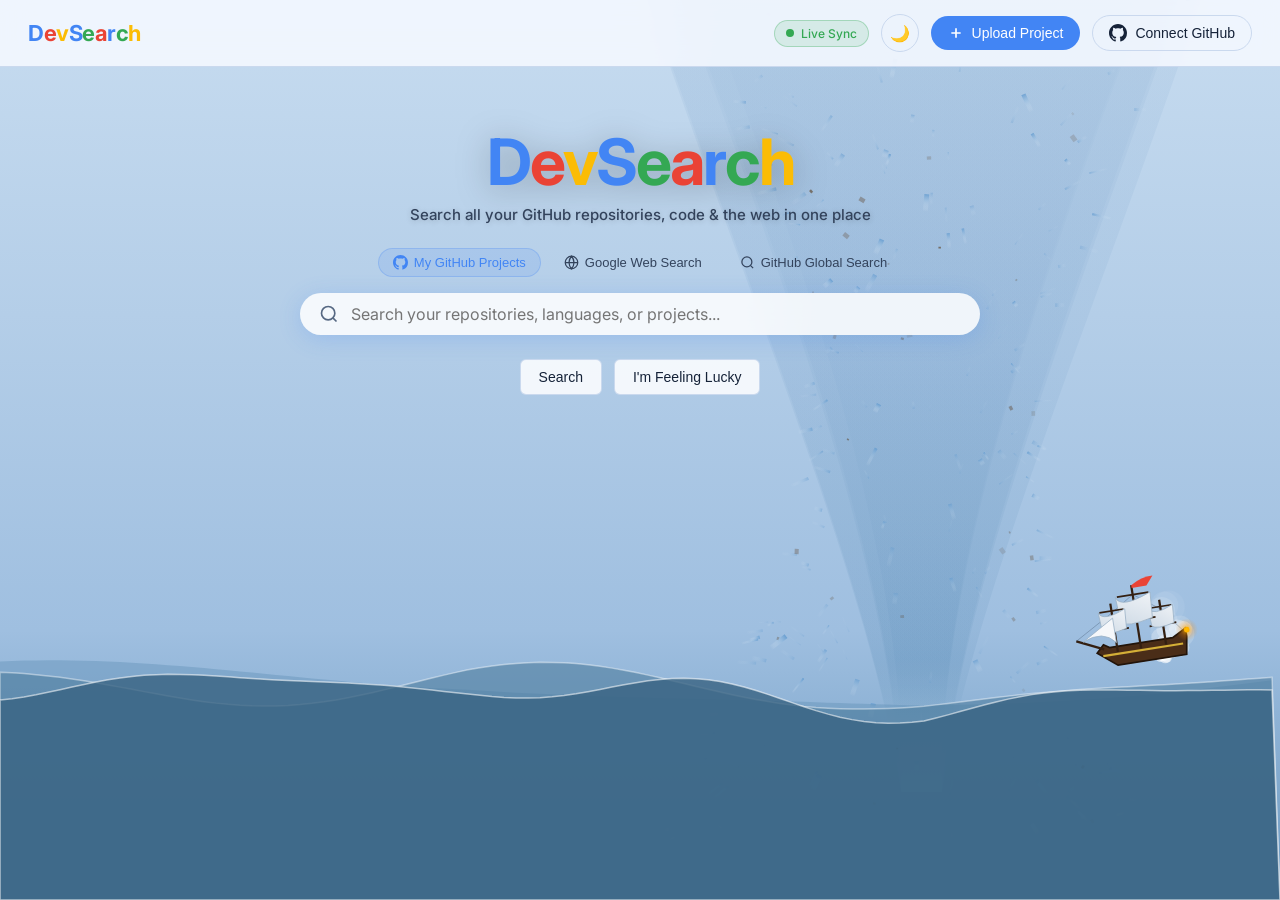
==== templates/index.html @ 3a617412 "Initial release: DevSearch - Personal Google & GitHub Hub with animated storm and direct browser acc" ====
<!DOCTYPE html>
<html lang="en" data-theme="light">
<head>
    <meta charset="UTF-8">
    <meta name="viewport" content="width=device-width, initial-scale=1.0">
    <title>DevSearch - Personal Google & GitHub Project Hub</title>
    <link rel="preconnect" href="https://fonts.googleapis.com">
    <link rel="preconnect" href="https://fonts.gstatic.com" crossorigin>
    <link href="https://fonts.googleapis.com/css2?family=Product+Sans:wght@400;700&family=Inter:wght@300;400;500;600;700&family=Fira+Code:wght@400;500&display=swap" rel="stylesheet">
    <link rel="stylesheet" href="/static/css/style.css">
</head>
<body>
    <!-- Animated Storm & Ship Canvas Background -->
    <canvas id="stormCanvas" class="storm-background-canvas"></canvas>

    <!-- Header Navigation -->
    <header class="app-header">
        <div class="header-left">
            <a href="/" class="header-brand">
                <span class="logo-text">
                    <span class="g-blue">D</span><span class="g-red">e</span><span class="g-yellow">v</span><span class="g-blue">S</span><span class="g-green">e</span><span class="g-red">a</span><span class="g-blue">r</span><span class="g-green">c</span><span class="g-yellow">h</span>
                </span>
            </a>
        </div>
        <div class="header-right">
            <!-- Real-time GitHub Auto-Sync Pill -->
            <div class="live-sync-indicator" id="liveSyncIndicator" title="Automatically syncing with your GitHub in real time">
                <span class="sync-dot"></span>
                <span id="syncText">Live Sync</span>
            </div>

            <!-- Theme Toggle -->
            <button id="themeToggleBtn" class="icon-btn" title="Toggle Dark/Light Mode">
                <span id="themeIcon">🌙</span>
            </button>

            <!-- Upload Project Button -->
            <button id="openUploadBtn" class="btn btn-primary" title="Upload new project to GitHub">
                <svg width="16" height="16" viewBox="0 0 24 24" fill="none" stroke="currentColor" stroke-width="2.5"><path d="M12 5v14M5 12h14"/></svg>
                <span>Upload Project</span>
            </button>

            <!-- GitHub Account / Settings -->
            <button id="openSettingsBtn" class="btn btn-outline" title="Connect GitHub Account">
                <svg width="18" height="18" viewBox="0 0 24 24" fill="currentColor"><path d="M12 0C5.37 0 0 5.37 0 12c0 5.31 3.435 9.795 8.205 11.385.6.105.825-.255.825-.57 0-.285-.015-1.23-.015-2.235-3.015.555-3.795-.735-4.035-1.41-.135-.345-.72-1.41-1.23-1.695-.42-.225-1.02-.78-.015-.795.945-.015 1.62.87 1.845 1.23 1.08 1.815 2.805 1.305 3.495.99.105-.78.42-1.305.765-1.605-2.67-.3-5.46-1.335-5.46-5.925 0-1.305.465-2.385 1.23-3.225-.12-.3-.54-1.53.12-3.18 0 0 1.005-.315 3.3 1.23.96-.27 1.98-.405 3-.405s2.04.135 3 .405c2.295-1.56 3.3-1.23 3.3-1.23.66 1.65.24 2.88.12 3.18.765.84 1.23 1.905 1.23 3.225 0 4.605-2.805 5.625-5.475 5.925.435.375.81 1.095.81 2.22 0 1.605-.015 2.895-.015 3.3 0 .315.225.69.825.57A12.02 12.02 0 0024 12c0-6.63-5.37-12-12-12z"/></svg>
                <span id="githubStatusLabel">Connect GitHub</span>
            </button>
        </div>
    </header>

    <!-- Main Container -->
    <main class="main-content">
        
        <!-- Google-Style Center Section -->
        <section class="search-section" id="searchSection">
            <div class="google-logo-wrapper">
                <h1 class="google-brand">
                    <span class="g-blue">D</span><span class="g-red">e</span><span class="g-yellow">v</span><span class="g-blue">S</span><span class="g-green">e</span><span class="g-red">a</span><span class="g-blue">r</span><span class="g-green">c</span><span class="g-yellow">h</span>
                </h1>
                <p class="tagline">Search all your GitHub repositories, code & the web in one place</p>
            </div>

            <!-- Search Mode Tabs -->
            <div class="search-modes" id="searchModes">
                <button class="mode-tab active" data-mode="github">
                    <svg width="15" height="15" viewBox="0 0 24 24" fill="currentColor"><path d="M12 0C5.37 0 0 5.37 0 12c0 5.31 3.435 9.795 8.205 11.385.6.105.825-.255.825-.57 0-.285-.015-1.23-.015-2.235-3.015.555-3.795-.735-4.035-1.41-.135-.345-.72-1.41-1.23-1.695-.42-.225-1.02-.78-.015-.795.945-.015 1.62.87 1.845 1.23 1.08 1.815 2.805 1.305 3.495.99.105-.78.42-1.305.765-1.605-2.67-.3-5.46-1.335-5.46-5.925 0-1.305.465-2.385 1.23-3.225-.12-.3-.54-1.53.12-3.18 0 0 1.005-.315 3.3 1.23.96-.27 1.98-.405 3-.405s2.04.135 3 .405c2.295-1.56 3.3-1.23 3.3-1.23.66 1.65.24 2.88.12 3.18.765.84 1.23 1.905 1.23 3.225 0 4.605-2.805 5.625-5.475 5.925.435.375.81 1.095.81 2.22 0 1.605-.015 2.895-.015 3.3 0 .315.225.69.825.57A12.02 12.02 0 0024 12c0-6.63-5.37-12-12-12z"/></svg>
                    My GitHub Projects
                </button>
                <button class="mode-tab" data-mode="web">
                    <svg width="15" height="15" viewBox="0 0 24 24" fill="none" stroke="currentColor" stroke-width="2"><circle cx="12" cy="12" r="10"/><path d="M2 12h20M12 2a15.3 15.3 0 014 10 15.3 15.3 0 01-4 10 15.3 15.3 0 01-4-10 15.3 15.3 0 014-10z"/></svg>
                    Google Web Search
                </button>
                <button class="mode-tab" data-mode="gh_all">
                    <svg width="15" height="15" viewBox="0 0 24 24" fill="none" stroke="currentColor" stroke-width="2"><circle cx="11" cy="11" r="8"/><path d="M21 21l-4.35-4.35"/></svg>
                    GitHub Global Search
                </button>
            </div>

            <!-- Google-Style Search Box -->
            <div class="search-box-container">
                <div class="search-box">
                    <div class="search-icon">
                        <svg width="20" height="20" viewBox="0 0 24 24" fill="none" stroke="currentColor" stroke-width="2"><circle cx="11" cy="11" r="8"/><path d="M21 21l-4.35-4.35"/></svg>
                    </div>
                    <input type="text" id="searchInput" placeholder="Search your repositories, languages, or projects..." autocomplete="off" autofocus>
                    <button id="clearSearchBtn" class="clear-btn" style="display: none;" title="Clear search">✕</button>
                </div>
            </div>

            <!-- Action Buttons -->
            <div class="search-actions">
                <button id="searchBtn" class="btn btn-secondary">Search</button>
                <button id="luckyBtn" class="btn btn-secondary">I'm Feeling Lucky</button>
            </div>

            <!-- GitHub Connect Notice (if not configured) -->
            <div id="unconfiguredBanner" class="banner-notice" style="display: none;">
                <div class="banner-icon">⚡</div>
                <div class="banner-text">
                    <strong>Connect your GitHub account</strong> to see all your repositories, search across projects, and upload new code in one click!
                </div>
                <button class="btn btn-sm btn-primary" onclick="openSettingsModal()">Connect GitHub Now</button>
            </div>
        </section>

        <!-- Stats and Filter Bar -->
        <section class="filters-section" id="filtersSection" style="display: none;">
            <div class="stats-bar">
                <span class="stat-item" id="repoCountStat"><strong>0</strong> Repositories</span>
                <span class="stat-divider">•</span>
                <span class="stat-item" id="starsCountStat">⭐ <strong>0</strong> Stars</span>
                <span class="stat-divider">•</span>
                <span class="stat-item" id="forksCountStat">🍴 <strong>0</strong> Forks</span>
                <button id="refreshReposBtn" class="icon-btn-sm" title="Refresh repositories from GitHub">🔄 Refresh</button>
            </div>

            <div class="filter-controls">
                <!-- Language Filters -->
                <div class="filter-chips" id="languageChips">
                    <button class="chip active" data-filter-type="lang" data-filter="all">All</button>
                </div>

                <!-- Visibility / Sorting Filter -->
                <div class="filter-dropdowns">
                    <select id="visibilityFilter" class="select-input">
                        <option value="all">All Visibility</option>
                        <option value="public">Public Only</option>
                        <option value="private">Private Only</option>
                    </select>

                    <select id="sortBy" class="select-input">
                        <option value="updated">Recently Updated</option>
                        <option value="stars">Most Stars</option>
                        <option value="name">Alphabetical</option>
                    </select>
                </div>
            </div>
        </section>

        <!-- Repository Results Grid -->
        <section class="results-section">
            <div id="loadingIndicator" class="loading-spinner" style="display: none;">
                <div class="spinner"></div>
                <p>Loading your repositories from GitHub...</p>
            </div>

            <div id="emptyResults" class="empty-state" style="display: none;">
                <div class="empty-icon">📂</div>
                <h3>No repositories found</h3>
                <p>Try searching for a different keyword or upload a new project!</p>
            </div>

            <div class="repo-grid" id="repoGrid">
                <!-- Dynamically rendered repository cards -->
            </div>
        </section>

    </main>

    <!-- Modal: Connect / Settings GitHub Token -->
    <div id="settingsModal" class="modal-overlay">
        <div class="modal-content">
            <div class="modal-header">
                <h3>GitHub Connection Settings</h3>
                <button class="modal-close" onclick="closeSettingsModal()">✕</button>
            </div>
            <div class="modal-body">
                <div class="current-user-box" id="currentUserBox" style="display: none;">
                    <img id="userAvatar" src="" alt="Avatar" class="user-avatar">
                    <div class="user-info">
                        <h4 id="userName">User Name</h4>
                        <p id="userLogin">@username</p>
                        <span class="badge badge-success">Connected</span>
                    </div>
                </div>

                <div class="form-group">
                    <label for="githubTokenInput">GitHub Personal Access Token (Classic or Fine-grained)</label>
                    <div class="token-input-wrapper">
                        <input type="password" id="githubTokenInput" placeholder="ghp_xxxxxxxxxxxxxxxxxxxx" class="text-input">
                        <button type="button" class="btn-toggle-visibility" onclick="toggleTokenVisibility()">👁️</button>
                    </div>
                    <small class="helper-text">
                        Your token is stored locally on your machine and never shared. Requires <code>repo</code> permissions so you can view private repos and upload new projects.
                    </small>
                </div>

                <div class="token-guide-box">
                    <strong>How to get your free GitHub token:</strong>
                    <ol>
                        <li>Visit <a href="https://github.com/settings/tokens" target="_blank" rel="noopener">GitHub Token Settings</a>.</li>
                        <li>Click <strong>Generate new token (classic)</strong>.</li>
                        <li>Set Note to <code>DevSearch Hub</code>, select the <code>repo</code> checkbox, and click <strong>Generate token</strong>.</li>
                        <li>Copy the token and paste it above!</li>
                    </ol>
                </div>

                <div id="settingsError" class="alert-error" style="display: none;"></div>
                <div id="settingsSuccess" class="alert-success" style="display: none;"></div>
            </div>
            <div class="modal-footer">
                <button class="btn btn-secondary" onclick="closeSettingsModal()">Cancel</button>
                <button id="saveTokenBtn" class="btn btn-primary">Save & Connect</button>
            </div>
        </div>
    </div>

    <!-- Modal: Upload New Project -->
    <div id="uploadModal" class="modal-overlay">
        <div class="modal-content modal-lg">
            <div class="modal-header">
                <h3>Upload Project to GitHub</h3>
                <button class="modal-close" onclick="closeUploadModal()">✕</button>
            </div>
            <div class="modal-body">
                <form id="uploadForm">
                    <div class="form-row">
                        <div class="form-group flex-2">
                            <label for="projectNameInput">Project / Repository Name <span class="required">*</span></label>
                            <input type="text" id="projectNameInput" name="name" placeholder="my-awesome-app" required class="text-input">
                        </div>
                        <div class="form-group flex-1">
                            <label for="projectVisibility">Visibility</label>
                            <select id="projectVisibility" name="is_private" class="select-input">
                                <option value="false">Public</option>
                                <option value="true">Private</option>
                            </select>
                        </div>
                    </div>

                    <div class="form-group">
                        <label for="projectDescInput">Description (Optional)</label>
                        <input type="text" id="projectDescInput" name="description" placeholder="A short description of what this project does..." class="text-input">
                    </div>

                    <!-- Drag & Drop Upload Zone -->
                    <div class="form-group">
                        <label>Select Project Files</label>
                        <div class="drop-zone" id="dropZone">
                            <div class="drop-zone-icon">📁</div>
                            <p class="drop-zone-title">Drag & drop your project <strong>.zip file</strong> or folder here</p>
                            <p class="drop-zone-sub">or click to browse from your computer</p>
                            <input type="file" id="fileInput" name="archive" accept=".zip" class="file-input-hidden">
                            <div id="selectedFileInfo" class="selected-file-info" style="display: none;">
                                📄 <span id="selectedFileName">project.zip</span>
                                <button type="button" class="btn-remove-file" onclick="removeSelectedFile()">✕</button>
                            </div>
                        </div>
                    </div>

                    <div class="form-row checkboxes">
                        <label class="checkbox-label">
                            <input type="checkbox" id="addReadmeCheck" name="add_readme" checked>
                            <span>Auto-generate <code>README.md</code> if missing</span>
                        </label>
                    </div>

                    <div id="uploadProgressBox" class="progress-box" style="display: none;">
                        <div class="progress-bar-container">
                            <div class="progress-bar" id="progressBar"></div>
                        </div>
                        <p id="uploadStatusText" class="progress-status">Uploading files and creating GitHub repository...</p>
                    </div>

                    <div id="uploadError" class="alert-error" style="display: none;"></div>
                    <div id="uploadSuccess" class="alert-success" style="display: none;"></div>
                </form>
            </div>
            <div class="modal-footer">
                <button class="btn btn-secondary" onclick="closeUploadModal()">Cancel</button>
                <button id="submitUploadBtn" class="btn btn-primary" onclick="submitProjectUpload()">Upload & Publish</button>
            </div>
        </div>
    </div>

    <!-- Modal: README Viewer -->
    <div id="readmeModal" class="modal-overlay">
        <div class="modal-content modal-xl">
            <div class="modal-header">
                <div class="readme-title-group">
                    <span class="badge badge-outline">README</span>
                    <h3 id="readmeRepoTitle">Repository Name</h3>
                </div>
                <div class="modal-header-actions">
                    <a id="readmeExternalLink" href="#" target="_blank" rel="noopener" class="btn btn-sm btn-outline">View on GitHub ↗</a>
                    <button class="modal-close" onclick="closeReadmeModal()">✕</button>
                </div>
            </div>
            <div class="modal-body markdown-body" id="readmeContent">
                <div class="spinner"></div>
            </div>
        </div>
    </div>

    <!-- Modal: In-Browser Direct Code & Project Explorer -->
    <div id="codeExplorerModal" class="modal-overlay">
        <div class="modal-content modal-explorer">
            <div class="modal-header">
                <div class="explorer-title-group">
                    <span class="badge badge-primary">⚡ Project Explorer</span>
                    <h3 id="explorerRepoTitle">Repository Name</h3>
                    <span class="badge badge-outline" id="explorerBranchTag">main</span>
                </div>
                <div class="modal-header-actions">
                    <a id="explorerWebIdeBtn" href="#" target="_blank" rel="noopener" class="btn btn-sm btn-primary" title="Open VS Code in your browser (no install needed)">
                        🌐 Open in Web VS Code
                    </a>
                    <a id="explorerDownloadZipBtn" href="#" target="_blank" rel="noopener" class="btn btn-sm btn-secondary" title="Download ZIP">
                        ⬇️ ZIP
                    </a>
                    <button class="modal-close" onclick="closeCodeExplorerModal()">✕</button>
                </div>
            </div>
            <div class="modal-body explorer-body">
                <!-- Left Pane: File & Folder Navigation Tree -->
                <div class="explorer-sidebar">
                    <div class="explorer-breadcrumbs" id="explorerBreadcrumbs">
                        <span class="breadcrumb-item" onclick="navigateExplorerPath('')">root</span>
                    </div>
                    <div class="explorer-tree-container" id="explorerTree">
                        <div class="spinner-sm"></div>
                    </div>
                </div>

                <!-- Right Pane: Direct Code / File Viewer -->
                <div class="explorer-content">
                    <div class="file-viewer-header" id="fileViewerHeader">
                        <div class="file-viewer-meta">
                            <span id="activeFileName" class="active-file-name">Select a file to inspect</span>
                            <span id="activeFileSize" class="active-file-size"></span>
                        </div>
                        <div class="file-viewer-actions" id="fileViewerActions" style="display: none;">
                            <button id="copyFileBtn" class="btn btn-sm btn-outline" onclick="copyCurrentFileContent()">📋 Copy File</button>
                            <a id="rawFileBtn" href="#" target="_blank" class="btn btn-sm btn-outline">Raw</a>
                        </div>
                    </div>
                    <div class="code-viewer-container" id="codeViewerContainer">
                        <div class="empty-code-placeholder">
                            <div style="font-size: 32px; margin-bottom: 8px;">💻</div>
                            <p>Select any code or documentation file on the left to preview it directly in your browser.</p>
                        </div>
                    </div>
                </div>
            </div>
        </div>
    </div>

    <!-- Toast Notification for Copied Clone URL -->
    <div id="toast" class="toast">Command copied to clipboard!</div>

    <script src="/static/js/tornado-ship.js"></script>
    <script src="/static/js/main.js"></script>
</body>
</html>
---- static/css/style.css ----
/* ==========================================================================
   DevSearch & Hub Modern Stylesheet
   Google-Inspired Design + Developer Features + Dark/Light Theme
   ========================================================================== */

:root {
    --font-sans: 'Inter', -apple-system, BlinkMacSystemFont, "Segoe UI", Roboto, sans-serif;
    --font-brand: 'Product Sans', 'Inter', sans-serif;
    --font-mono: 'Fira Code', monospace;

    /* Google Signature Colors */
    --google-blue: #4285f4;
    --google-red: #ea4335;
    --google-yellow: #fbbc05;
    --google-green: #34a853;

    /* Light Theme (Sea Tempest Day) */
    --bg-primary: #dbe7f4;
    --bg-secondary: rgba(240, 245, 252, 0.75);
    --bg-card: rgba(255, 255, 255, 0.85);
    --header-bg: rgba(245, 249, 255, 0.88);
    --border-color: rgba(195, 212, 235, 0.85);
    --border-hover: rgba(66, 133, 244, 0.7);
    --text-primary: #152238;
    --text-secondary: #33435c;
    --text-muted: #566882;
    --shadow-sm: 0 2px 8px rgba(0, 30, 60, 0.08);
    --shadow-md: 0 4px 18px rgba(0, 30, 60, 0.12);
    --shadow-lg: 0 8px 32px rgba(0, 30, 60, 0.18);
    --search-box-shadow: 0 4px 22px rgba(66, 133, 244, 0.22);
    --card-hover-border: #4285f4;
    --btn-secondary-bg: rgba(255, 255, 255, 0.85);
    --btn-secondary-hover: rgba(240, 246, 255, 0.98);
    --backdrop-blur: blur(14px);
}

[data-theme="dark"] {
    /* Dark Theme (Midnight Abyssal Storm) */
    --bg-primary: #060913;
    --bg-secondary: rgba(12, 18, 32, 0.75);
    --bg-card: rgba(15, 23, 40, 0.82);
    --header-bg: rgba(8, 14, 26, 0.88);
    --border-color: rgba(45, 65, 95, 0.75);
    --border-hover: rgba(100, 181, 246, 0.8);
    --text-primary: #edf2fb;
    --text-secondary: #a8bedd;
    --text-muted: #728bb0;
    --shadow-sm: 0 2px 8px rgba(0, 0, 0, 0.5);
    --shadow-md: 0 6px 20px rgba(0, 0, 0, 0.6);
    --shadow-lg: 0 12px 36px rgba(0, 0, 0, 0.8);
    --search-box-shadow: 0 4px 26px rgba(0, 0, 0, 0.7);
    --card-hover-border: #64b5f6;
    --btn-secondary-bg: rgba(24, 34, 56, 0.82);
    --btn-secondary-hover: rgba(35, 48, 78, 0.95);
    --backdrop-blur: blur(16px);
}

* {
    box-sizing: border-box;
    margin: 0;
    padding: 0;
}

/* Storm Background Canvas */
.storm-background-canvas {
    position: fixed;
    top: 0;
    left: 0;
    width: 100vw;
    height: 100vh;
    z-index: -1;
    pointer-events: none;
    display: block;
}

body {
    font-family: var(--font-sans);
    background-color: transparent;
    color: var(--text-primary);
    min-height: 100vh;
    display: flex;
    flex-direction: column;
    transition: color 0.2s ease;
}

/* Header Styles */
.app-header {
    display: flex;
    justify-content: space-between;
    align-items: center;
    padding: 14px 28px;
    background-color: var(--header-bg);
    border-bottom: 1px solid var(--border-color);
    backdrop-filter: var(--backdrop-blur);
    -webkit-backdrop-filter: var(--backdrop-blur);
    position: sticky;
    top: 0;
    z-index: 100;
}

.header-brand {
    text-decoration: none;
    font-family: var(--font-brand);
    font-size: 22px;
    font-weight: 700;
    letter-spacing: -0.5px;
}

.header-right {
    display: flex;
    align-items: center;
    gap: 12px;
}

/* Brand Colors */
.g-blue { color: var(--google-blue); }
.g-red { color: var(--google-red); }
.g-yellow { color: var(--google-yellow); }
.g-green { color: var(--google-green); }

/* Buttons */
.btn {
    display: inline-flex;
    align-items: center;
    gap: 8px;
    padding: 8px 16px;
    font-size: 14px;
    font-weight: 500;
    border-radius: 20px;
    cursor: pointer;
    border: 1px solid transparent;
    transition: all 0.2s ease;
    text-decoration: none;
}

.btn-primary {
    background-color: var(--google-blue);
    color: #ffffff;
}

.btn-primary:hover {
    background-color: #3367d6;
    box-shadow: var(--shadow-sm);
}

.btn-secondary {
    background-color: var(--btn-secondary-bg);
    color: var(--text-primary);
    border: 1px solid var(--border-color);
}

.btn-secondary:hover {
    background-color: var(--btn-secondary-hover);
    border-color: var(--border-hover);
}

.btn-outline {
    background-color: transparent;
    color: var(--text-primary);
    border: 1px solid var(--border-color);
}

.btn-outline:hover {
    background-color: var(--btn-secondary-hover);
}

.btn-sm {
    padding: 5px 12px;
    font-size: 13px;
    border-radius: 16px;
}

.icon-btn {
    background: none;
    border: 1px solid var(--border-color);
    border-radius: 50%;
    width: 38px;
    height: 38px;
    display: inline-flex;
    align-items: center;
    justify-content: center;
    font-size: 16px;
    cursor: pointer;
    color: var(--text-primary);
    transition: background-color 0.2s;
}

.icon-btn:hover {
    background-color: var(--btn-secondary-hover);
}

.icon-btn-sm {
    background: none;
    border: 1px solid var(--border-color);
    border-radius: 12px;
    padding: 3px 8px;
    font-size: 12px;
    cursor: pointer;
    color: var(--text-secondary);
}

.icon-btn-sm:hover {
    background-color: var(--btn-secondary-hover);
    color: var(--text-primary);
}

/* Main Content */
.main-content {
    flex: 1;
    max-width: 1200px;
    margin: 0 auto;
    width: 100%;
    padding: 20px 24px 60px;
}

/* Google-Style Center Section */
.search-section {
    display: flex;
    flex-direction: column;
    align-items: center;
    padding: 40px 0 20px;
}

.google-logo-wrapper {
    text-align: center;
    margin-bottom: 24px;
}

.google-brand {
    font-family: var(--font-brand);
    font-size: 64px;
    font-weight: 700;
    letter-spacing: -2px;
    line-height: 1.1;
    filter: drop-shadow(0 4px 16px rgba(0, 0, 0, 0.25));
}

.tagline {
    font-size: 15px;
    color: var(--text-secondary);
    margin-top: 8px;
    font-weight: 500;
    text-shadow: 0 1px 6px rgba(0, 0, 0, 0.2);
}

/* Search Modes */
.search-modes {
    display: flex;
    gap: 8px;
    margin-bottom: 16px;
}

.mode-tab {
    display: inline-flex;
    align-items: center;
    gap: 6px;
    background: none;
    border: 1px solid transparent;
    padding: 6px 14px;
    font-size: 13px;
    font-weight: 500;
    color: var(--text-secondary);
    border-radius: 20px;
    cursor: pointer;
    transition: all 0.2s;
}

.mode-tab:hover {
    background-color: var(--btn-secondary-hover);
    color: var(--text-primary);
}

.mode-tab.active {
    background-color: rgba(66, 133, 244, 0.12);
    color: var(--google-blue);
    border-color: rgba(66, 133, 244, 0.25);
}

/* Search Box Container */
.search-box-container {
    width: 100%;
    max-width: 680px;
    margin-bottom: 24px;
}

.search-box {
    display: flex;
    align-items: center;
    border: 1px solid var(--border-color);
    border-radius: 26px;
    padding: 10px 18px;
    background-color: var(--bg-card);
    backdrop-filter: var(--backdrop-blur);
    -webkit-backdrop-filter: var(--backdrop-blur);
    transition: box-shadow 0.2s ease, border-color 0.2s ease;
}

.search-box:hover, .search-box:focus-within {
    box-shadow: var(--search-box-shadow);
    border-color: transparent;
}

.search-icon {
    display: flex;
    align-items: center;
    color: var(--text-muted);
    margin-right: 12px;
}

.search-box input {
    flex: 1;
    border: none;
    outline: none;
    font-size: 16px;
    background: transparent;
    color: var(--text-primary);
    font-family: var(--font-sans);
}

.clear-btn {
    background: none;
    border: none;
    color: var(--text-muted);
    font-size: 14px;
    cursor: pointer;
    padding: 2px 6px;
    border-radius: 50%;
}

.clear-btn:hover {
    color: var(--text-primary);
}

/* Search Actions */
.search-actions {
    display: flex;
    gap: 12px;
    margin-bottom: 24px;
}

.search-actions .btn {
    border-radius: 6px;
    padding: 9px 18px;
    font-size: 14px;
}

/* Banner Notice */
.banner-notice {
    display: flex;
    align-items: center;
    gap: 14px;
    background-color: rgba(66, 133, 244, 0.08);
    border: 1px solid rgba(66, 133, 244, 0.25);
    border-radius: 12px;
    padding: 14px 20px;
    max-width: 680px;
    width: 100%;
    margin-top: 10px;
    backdrop-filter: var(--backdrop-blur);
    -webkit-backdrop-filter: var(--backdrop-blur);
}

.banner-icon {
    font-size: 24px;
}

.banner-text {
    flex: 1;
    font-size: 14px;
    line-height: 1.4;
    color: var(--text-primary);
}

/* Filters & Stats Bar */
.filters-section {
    border-top: 1px solid var(--border-color);
    border-bottom: 1px solid var(--border-color);
    padding: 16px 0;
    margin-bottom: 28px;
}

.stats-bar {
    display: flex;
    align-items: center;
    gap: 10px;
    font-size: 14px;
    color: var(--text-secondary);
    margin-bottom: 14px;
}

.stat-divider {
    color: var(--border-color);
}

.filter-controls {
    display: flex;
    justify-content: space-between;
    align-items: center;
    flex-wrap: wrap;
    gap: 12px;
}

.filter-chips {
    display: flex;
    flex-wrap: wrap;
    gap: 8px;
}

.chip {
    background-color: var(--btn-secondary-bg);
    border: 1px solid var(--border-color);
    color: var(--text-secondary);
    padding: 5px 12px;
    font-size: 13px;
    border-radius: 16px;
    cursor: pointer;
    transition: all 0.15s ease;
}

.chip:hover {
    background-color: var(--btn-secondary-hover);
    color: var(--text-primary);
}

.chip.active {
    background-color: var(--google-blue);
    color: #ffffff;
    border-color: var(--google-blue);
}

.filter-dropdowns {
    display: flex;
    gap: 10px;
}

.select-input {
    background-color: var(--bg-card);
    border: 1px solid var(--border-color);
    color: var(--text-primary);
    padding: 6px 12px;
    font-size: 13px;
    border-radius: 8px;
    outline: none;
    cursor: pointer;
}

.select-input:focus {
    border-color: var(--google-blue);
}

/* Repository Grid */
.repo-grid {
    display: grid;
    grid-template-columns: repeat(auto-fill, minmax(350px, 1fr));
    gap: 20px;
}

.repo-card {
    background-color: var(--bg-card);
    border: 1px solid var(--border-color);
    border-radius: 12px;
    padding: 20px;
    display: flex;
    flex-direction: column;
    justify-content: space-between;
    transition: all 0.2s ease;
    box-shadow: var(--shadow-sm);
    backdrop-filter: var(--backdrop-blur);
    -webkit-backdrop-filter: var(--backdrop-blur);
}

.repo-card:hover {
    border-color: var(--card-hover-border);
    box-shadow: var(--shadow-md);
    transform: translateY(-2px);
}

.repo-header {
    display: flex;
    justify-content: space-between;
    align-items: flex-start;
    gap: 12px;
    margin-bottom: 10px;
}

.repo-title-wrapper {
    display: flex;
    align-items: center;
    gap: 8px;
}

.repo-title {
    font-size: 17px;
    font-weight: 600;
    color: var(--google-blue);
    text-decoration: none;
    word-break: break-word;
}

.repo-title:hover {
    text-decoration: underline;
}

.repo-badge {
    font-size: 11px;
    padding: 2px 7px;
    border-radius: 12px;
    border: 1px solid var(--border-color);
    color: var(--text-secondary);
    text-transform: capitalize;
}

.repo-desc {
    font-size: 13.5px;
    color: var(--text-secondary);
    line-height: 1.5;
    margin-bottom: 16px;
    flex-grow: 1;
}

.repo-footer {
    display: flex;
    justify-content: space-between;
    align-items: center;
    font-size: 12px;
    color: var(--text-muted);
    border-top: 1px solid var(--border-color);
    padding-top: 12px;
    margin-top: 8px;
}

.repo-meta {
    display: flex;
    align-items: center;
    gap: 12px;
}

.lang-dot {
    width: 9px;
    height: 9px;
    border-radius: 50%;
    display: inline-block;
    margin-right: 4px;
}

.repo-actions-group {
    display: flex;
    align-items: center;
    gap: 6px;
}

.btn-card-action {
    background: none;
    border: 1px solid var(--border-color);
    padding: 4px 8px;
    font-size: 11px;
    font-weight: 500;
    border-radius: 6px;
    color: var(--text-secondary);
    cursor: pointer;
    transition: all 0.15s;
}

.btn-card-action:hover {
    background-color: var(--btn-secondary-hover);
    color: var(--text-primary);
    border-color: var(--border-hover);
}

/* Modals */
.modal-overlay {
    display: none;
    position: fixed;
    top: 0;
    left: 0;
    width: 100%;
    height: 100%;
    background-color: rgba(0, 0, 0, 0.55);
    backdrop-filter: blur(4px);
    z-index: 1000;
    align-items: center;
    justify-content: center;
    padding: 20px;
}

.modal-overlay.active {
    display: flex;
}

.modal-content {
    background-color: var(--bg-card);
    border: 1px solid var(--border-color);
    border-radius: 16px;
    width: 100%;
    max-width: 520px;
    max-height: 90vh;
    display: flex;
    flex-direction: column;
    box-shadow: var(--shadow-lg);
    backdrop-filter: blur(24px);
    -webkit-backdrop-filter: blur(24px);
    animation: modalSlideIn 0.25s cubic-bezier(0.16, 1, 0.3, 1);
}

.modal-lg { max-width: 680px; }
.modal-xl { max-width: 860px; height: 85vh; }

@keyframes modalSlideIn {
    from { opacity: 0; transform: translateY(16px) scale(0.98); }
    to { opacity: 1; transform: translateY(0) scale(1); }
}

.modal-header {
    display: flex;
    justify-content: space-between;
    align-items: center;
    padding: 18px 24px;
    border-bottom: 1px solid var(--border-color);
}

.modal-header h3 {
    font-size: 18px;
    font-weight: 600;
}

.modal-close {
    background: none;
    border: none;
    font-size: 18px;
    color: var(--text-muted);
    cursor: pointer;
    padding: 4px;
}

.modal-close:hover {
    color: var(--text-primary);
}

.modal-body {
    padding: 22px 24px;
    overflow-y: auto;
    flex: 1;
}

.modal-footer {
    display: flex;
    justify-content: flex-end;
    gap: 12px;
    padding: 16px 24px;
    border-top: 1px solid var(--border-color);
}

/* Forms */
.form-group {
    margin-bottom: 18px;
}

.form-group label {
    display: block;
    font-size: 13.5px;
    font-weight: 500;
    margin-bottom: 6px;
    color: var(--text-primary);
}

.required {
    color: var(--google-red);
}

.text-input {
    width: 100%;
    padding: 10px 14px;
    font-size: 14px;
    border: 1px solid var(--border-color);
    border-radius: 8px;
    background-color: var(--bg-primary);
    color: var(--text-primary);
    outline: none;
    transition: border-color 0.2s;
}

.text-input:focus {
    border-color: var(--google-blue);
    box-shadow: 0 0 0 2px rgba(66, 133, 244, 0.2);
}

.token-input-wrapper {
    display: flex;
    gap: 8px;
}

.btn-toggle-visibility {
    background: var(--btn-secondary-bg);
    border: 1px solid var(--border-color);
    border-radius: 8px;
    padding: 0 12px;
    cursor: pointer;
}

.helper-text {
    display: block;
    font-size: 12px;
    color: var(--text-muted);
    margin-top: 6px;
    line-height: 1.4;
}

.token-guide-box {
    background-color: var(--bg-secondary);
    border: 1px solid var(--border-color);
    border-radius: 8px;
    padding: 14px 16px;
    font-size: 13px;
    line-height: 1.5;
    margin-top: 14px;
}

.token-guide-box ol {
    margin-top: 8px;
    margin-left: 20px;
}

.token-guide-box li {
    margin-bottom: 4px;
}

.token-guide-box a {
    color: var(--google-blue);
    text-decoration: none;
}

.token-guide-box a:hover {
    text-decoration: underline;
}

/* Drop Zone */
.drop-zone {
    border: 2px dashed var(--border-color);
    border-radius: 12px;
    padding: 30px 20px;
    text-align: center;
    cursor: pointer;
    background-color: var(--bg-secondary);
    transition: all 0.2s;
}

.drop-zone:hover, .drop-zone.dragover {
    border-color: var(--google-blue);
    background-color: rgba(66, 133, 244, 0.05);
}

.drop-zone-icon {
    font-size: 36px;
    margin-bottom: 8px;
}

.drop-zone-title {
    font-size: 14px;
    color: var(--text-primary);
}

.drop-zone-sub {
    font-size: 12px;
    color: var(--text-muted);
    margin-top: 4px;
}

.file-input-hidden {
    display: none;
}

.selected-file-info {
    display: inline-flex;
    align-items: center;
    gap: 10px;
    margin-top: 14px;
    background-color: var(--bg-card);
    border: 1px solid var(--border-color);
    padding: 6px 14px;
    border-radius: 20px;
    font-size: 13px;
}

.btn-remove-file {
    background: none;
    border: none;
    cursor: pointer;
    color: var(--google-red);
    font-weight: bold;
}

.form-row {
    display: flex;
    gap: 14px;
}

.flex-1 { flex: 1; }
.flex-2 { flex: 2; }

.checkbox-label {
    display: flex;
    align-items: center;
    gap: 8px;
    font-size: 13px;
    color: var(--text-secondary);
    cursor: pointer;
}

/* User Box in Modal */
.current-user-box {
    display: flex;
    align-items: center;
    gap: 14px;
    background-color: var(--bg-secondary);
    border: 1px solid var(--border-color);
    border-radius: 10px;
    padding: 12px 16px;
    margin-bottom: 18px;
}

.user-avatar {
    width: 44px;
    height: 44px;
    border-radius: 50%;
}

.user-info h4 {
    font-size: 15px;
    font-weight: 600;
}

.user-info p {
    font-size: 13px;
    color: var(--text-muted);
}

/* Alerts */
.alert-error {
    background-color: rgba(234, 67, 53, 0.1);
    border: 1px solid var(--google-red);
    color: var(--google-red);
    padding: 10px 14px;
    border-radius: 8px;
    font-size: 13px;
    margin-top: 14px;
}

.alert-success {
    background-color: rgba(52, 168, 83, 0.1);
    border: 1px solid var(--google-green);
    color: var(--google-green);
    padding: 10px 14px;
    border-radius: 8px;
    font-size: 13px;
    margin-top: 14px;
}

/* Progress Box */
.progress-box {
    margin-top: 18px;
}

.progress-bar-container {
    height: 8px;
    background-color: var(--border-color);
    border-radius: 4px;
    overflow: hidden;
}

.progress-bar {
    height: 100%;
    width: 0%;
    background-color: var(--google-blue);
    transition: width 0.3s ease;
}

.progress-status {
    font-size: 13px;
    color: var(--text-secondary);
    margin-top: 8px;
    text-align: center;
}

/* Markdown README Viewer */
.markdown-body {
    font-family: -apple-system, BlinkMacSystemFont, "Segoe UI", Helvetica, Arial, sans-serif;
    font-size: 14px;
    line-height: 1.6;
    word-wrap: break-word;
    color: var(--text-primary);
}

.markdown-body h1, .markdown-body h2, .markdown-body h3 {
    margin-top: 24px;
    margin-bottom: 16px;
    font-weight: 600;
    line-height: 1.25;
    border-bottom: 1px solid var(--border-color);
    padding-bottom: 6px;
}

.markdown-body code {
    padding: 0.2em 0.4em;
    font-size: 85%;
    background-color: var(--bg-secondary);
    border-radius: 4px;
    font-family: var(--font-mono);
}

.markdown-body pre {
    padding: 16px;
    overflow: auto;
    font-size: 85%;
    line-height: 1.45;
    background-color: var(--bg-secondary);
    border-radius: 8px;
    border: 1px solid var(--border-color);
    margin-bottom: 16px;
}

.markdown-body pre code {
    padding: 0;
    background: transparent;
}

/* Toast */
.toast {
    position: fixed;
    bottom: 24px;
    right: 24px;
    background-color: var(--text-primary);
    color: var(--bg-primary);
    padding: 10px 18px;
    border-radius: 8px;
    font-size: 13px;
    box-shadow: var(--shadow-md);
    transform: translateY(100px);
    opacity: 0;
    transition: all 0.3s ease;
    z-index: 2000;
}

.toast.show {
    transform: translateY(0);
    opacity: 1;
}

/* Loading & Empty States */
.loading-spinner {
    text-align: center;
    padding: 60px 0;
    color: var(--text-secondary);
}

.spinner {
    width: 38px;
    height: 38px;
    border: 3px solid var(--border-color);
    border-top: 3px solid var(--google-blue);
    border-radius: 50%;
    animation: spin 0.8s linear infinite;
    margin: 0 auto 14px;
}

@keyframes spin {
    0% { transform: rotate(0deg); }
    100% { transform: rotate(360deg); }
}

.empty-state {
    text-align: center;
    padding: 60px 20px;
    color: var(--text-secondary);
}

.empty-icon {
    font-size: 48px;
    margin-bottom: 12px;
}

/* Badges */
.badge {
    font-size: 11px;
    font-weight: 600;
    padding: 3px 8px;
    border-radius: 12px;
    text-transform: uppercase;
}

.badge-success {
    background-color: rgba(52, 168, 83, 0.15);
    color: var(--google-green);
}

.badge-outline {
    border: 1px solid var(--border-color);
    color: var(--text-secondary);
}

/* Live Sync Indicator */
.live-sync-indicator {
    display: inline-flex;
    align-items: center;
    gap: 7px;
    background: rgba(52, 168, 83, 0.12);
    border: 1px solid rgba(52, 168, 83, 0.3);
    padding: 5px 11px;
    border-radius: 16px;
    font-size: 12px;
    font-weight: 500;
    color: var(--google-green);
    user-select: none;
}

.sync-dot {
    width: 8px;
    height: 8px;
    border-radius: 50%;
    background-color: var(--google-green);
    animation: syncPulse 2s infinite ease-in-out;
}

@keyframes syncPulse {
    0% { transform: scale(0.9); opacity: 0.6; box-shadow: 0 0 0 0 rgba(52, 168, 83, 0.6); }
    50% { transform: scale(1.15); opacity: 1; box-shadow: 0 0 0 4px rgba(52, 168, 83, 0); }
    100% { transform: scale(0.9); opacity: 0.6; box-shadow: 0 0 0 0 rgba(52, 168, 83, 0); }
}

/* New Repo Highlight Pulse */
.new-repo-pulse {
    animation: newRepoGlow 2.5s ease-out;
    border-color: var(--google-green) !important;
}

@keyframes newRepoGlow {
    0% { transform: translateY(-4px) scale(1.02); box-shadow: 0 0 20px rgba(52, 168, 83, 0.5); }
    70% { transform: translateY(0) scale(1); box-shadow: 0 0 10px rgba(52, 168, 83, 0.25); }
    100% { box-shadow: var(--shadow-sm); }
}

/* In-Browser Code Explorer Modal */
.modal-explorer {
    max-width: 1080px;
    width: 95vw;
    height: 86vh;
}

.explorer-title-group {
    display: flex;
    align-items: center;
    gap: 10px;
}

.explorer-body {
    display: flex;
    padding: 0;
    overflow: hidden;
    height: 100%;
}

.explorer-sidebar {
    width: 280px;
    min-width: 240px;
    border-right: 1px solid var(--border-color);
    background-color: var(--bg-secondary);
    display: flex;
    flex-direction: column;
    overflow: hidden;
}

.explorer-breadcrumbs {
    padding: 10px 14px;
    font-size: 12px;
    border-bottom: 1px solid var(--border-color);
    display: flex;
    align-items: center;
    flex-wrap: wrap;
    gap: 4px;
    background: rgba(0,0,0,0.02);
}

.breadcrumb-item {
    cursor: pointer;
    color: var(--google-blue);
    font-weight: 500;
}

.breadcrumb-item:hover {
    text-decoration: underline;
}

.breadcrumb-sep {
    color: var(--text-muted);
}

.explorer-tree-container {
    flex: 1;
    overflow-y: auto;
    padding: 8px 6px;
}

.tree-item {
    display: flex;
    align-items: center;
    gap: 8px;
    padding: 7px 10px;
    border-radius: 6px;
    font-size: 13px;
    cursor: pointer;
    color: var(--text-primary);
    transition: background 0.15s;
    user-select: none;
    text-overflow: ellipsis;
    overflow: hidden;
    white-space: nowrap;
}

.tree-item:hover {
    background-color: var(--btn-secondary-hover);
}

.tree-item.active {
    background-color: rgba(66, 133, 244, 0.15);
    color: var(--google-blue);
    font-weight: 600;
}

.tree-item-icon {
    font-size: 15px;
    flex-shrink: 0;
}

.tree-item-name {
    flex: 1;
    overflow: hidden;
    text-overflow: ellipsis;
}

.tree-item-size {
    font-size: 11px;
    color: var(--text-muted);
}

/* Explorer Content Right Pane */
.explorer-content {
    flex: 1;
    display: flex;
    flex-direction: column;
    overflow: hidden;
    background-color: var(--bg-card);
}

.file-viewer-header {
    display: flex;
    justify-content: space-between;
    align-items: center;
    padding: 10px 18px;
    border-bottom: 1px solid var(--border-color);
    background: var(--bg-secondary);
}

.active-file-name {
    font-family: var(--font-mono);
    font-size: 13px;
    font-weight: 600;
}

.active-file-size {
    font-size: 11px;
    color: var(--text-muted);
    margin-left: 8px;
}

.file-viewer-actions {
    display: flex;
    gap: 8px;
}

.code-viewer-container {
    flex: 1;
    overflow: auto;
    padding: 16px;
    background-color: var(--bg-card);
}

.code-pre {
    margin: 0;
    font-family: var(--font-mono);
    font-size: 13px;
    line-height: 1.6;
    tab-size: 4;
    white-space: pre;
    color: var(--text-primary);
}

.empty-code-placeholder {
    height: 100%;
    display: flex;
    flex-direction: column;
    align-items: center;
    justify-content: center;
    color: var(--text-muted);
    text-align: center;
    padding: 40px;
}

.empty-repo-box {
    text-align: center;
    padding: 40px 20px;
}

.spinner-sm {
    width: 24px;
    height: 24px;
    border: 2px solid var(--border-color);
    border-top: 2px solid var(--google-blue);
    border-radius: 50%;
    animation: spin 0.8s linear infinite;
    margin: 20px auto;
}

/* Primary Card Action */
.btn-card-explore {
    background-color: rgba(66, 133, 244, 0.12);
    border: 1px solid rgba(66, 133, 244, 0.3);
    color: var(--google-blue);
    font-weight: 600;
}

.btn-card-explore:hover {
    background-color: var(--google-blue);
    color: #ffffff;
}

/* Responsive */
@media (max-width: 768px) {
    .google-brand {
        font-size: 42px;
    }
    .search-box-container {
        padding: 0 10px;
    }
    .repo-grid {
        grid-template-columns: 1fr;
    }
    .form-row {
        flex-direction: column;
        gap: 0;
    }
    .explorer-body {
        flex-direction: column;
    }
    .explorer-sidebar {
        width: 100%;
        height: 200px;
        border-right: none;
        border-bottom: 1px solid var(--border-color);
    }
}
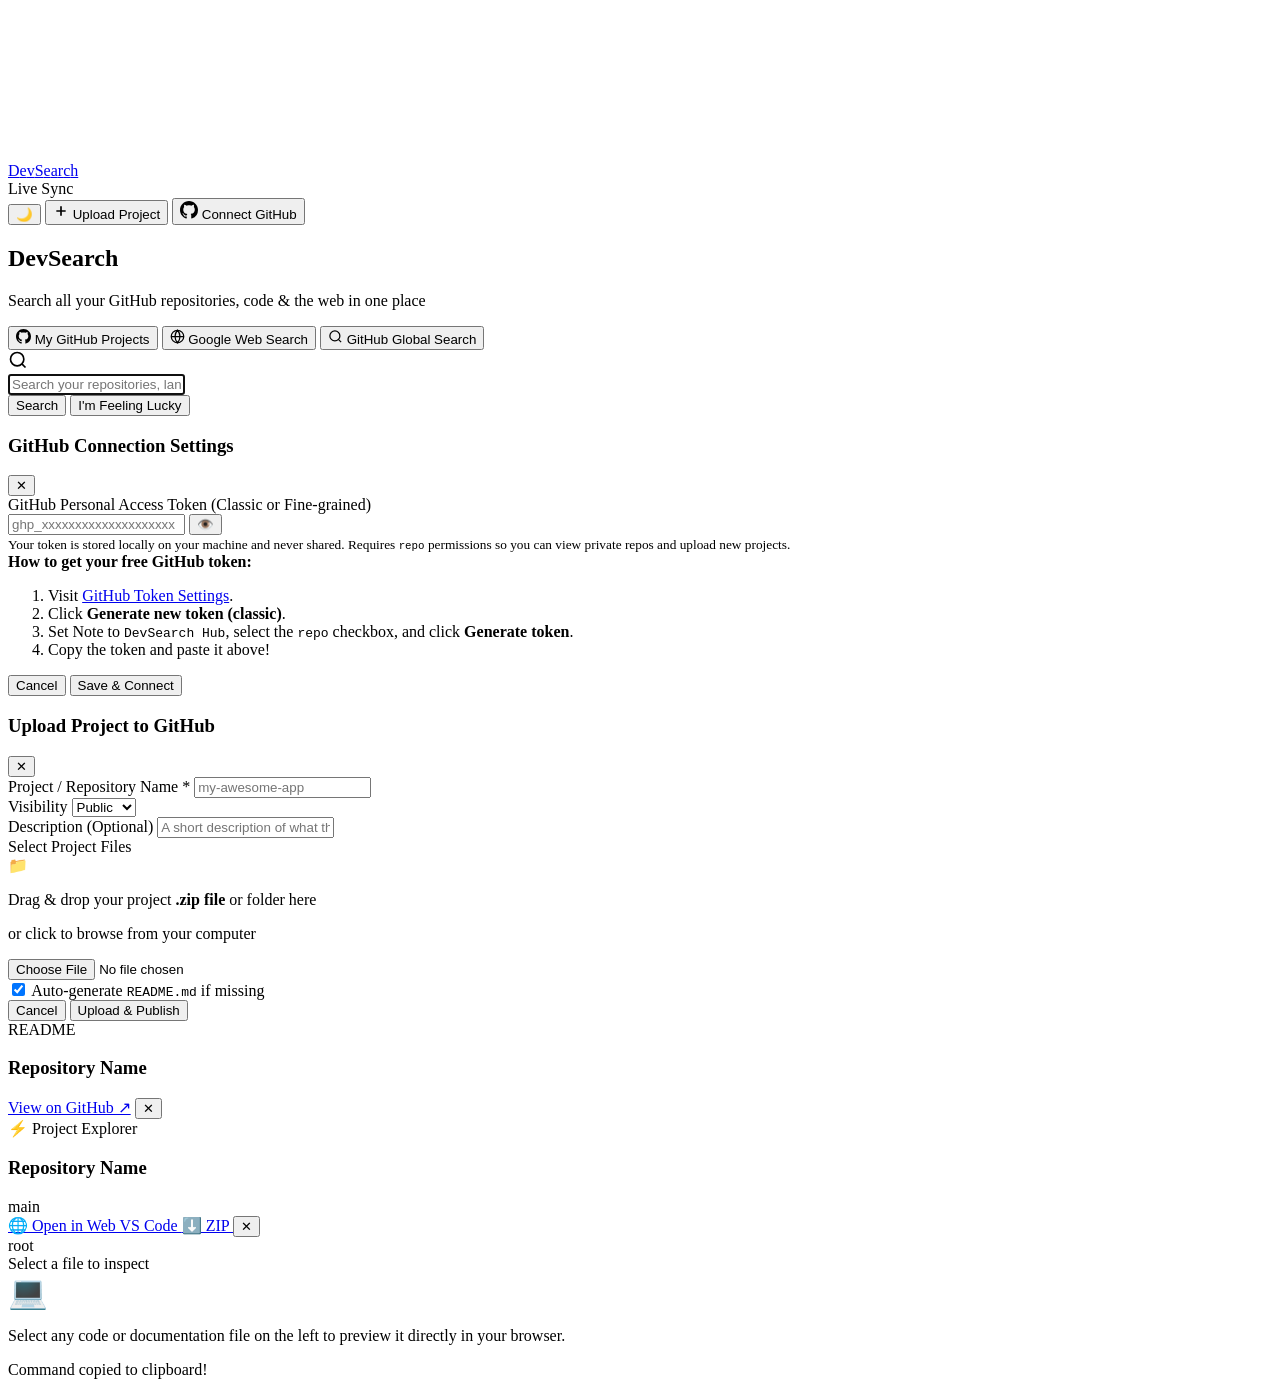
==== commit 5bd86705: "Configure GitHub Pages deployment and client-side hybrid mode" ====
--- a/templates/index.html
+++ b/templates/index.html
@@ -7,7 +7,7 @@
     <link rel="preconnect" href="https://fonts.googleapis.com">
     <link rel="preconnect" href="https://fonts.gstatic.com" crossorigin>
     <link href="https://fonts.googleapis.com/css2?family=Product+Sans:wght@400;700&family=Inter:wght@300;400;500;600;700&family=Fira+Code:wght@400;500&display=swap" rel="stylesheet">
-    <link rel="stylesheet" href="/static/css/style.css">
+    <link rel="stylesheet" href="static/css/style.css">
 </head>
 <body>
     <!-- Animated Storm & Ship Canvas Background -->
@@ -16,7 +16,7 @@
     <!-- Header Navigation -->
     <header class="app-header">
         <div class="header-left">
-            <a href="/" class="header-brand">
+            <a href="#" class="header-brand">
                 <span class="logo-text">
                     <span class="g-blue">D</span><span class="g-red">e</span><span class="g-yellow">v</span><span class="g-blue">S</span><span class="g-green">e</span><span class="g-red">a</span><span class="g-blue">r</span><span class="g-green">c</span><span class="g-yellow">h</span>
                 </span>
@@ -348,8 +348,8 @@
     <!-- Toast Notification for Copied Clone URL -->
     <div id="toast" class="toast">Command copied to clipboard!</div>
 
-    <script src="/static/js/tornado-ship.js"></script>
-    <script src="/static/js/main.js"></script>
+    <script src="static/js/tornado-ship.js"></script>
+    <script src="static/js/main.js"></script>
 </body>
 </html>
 
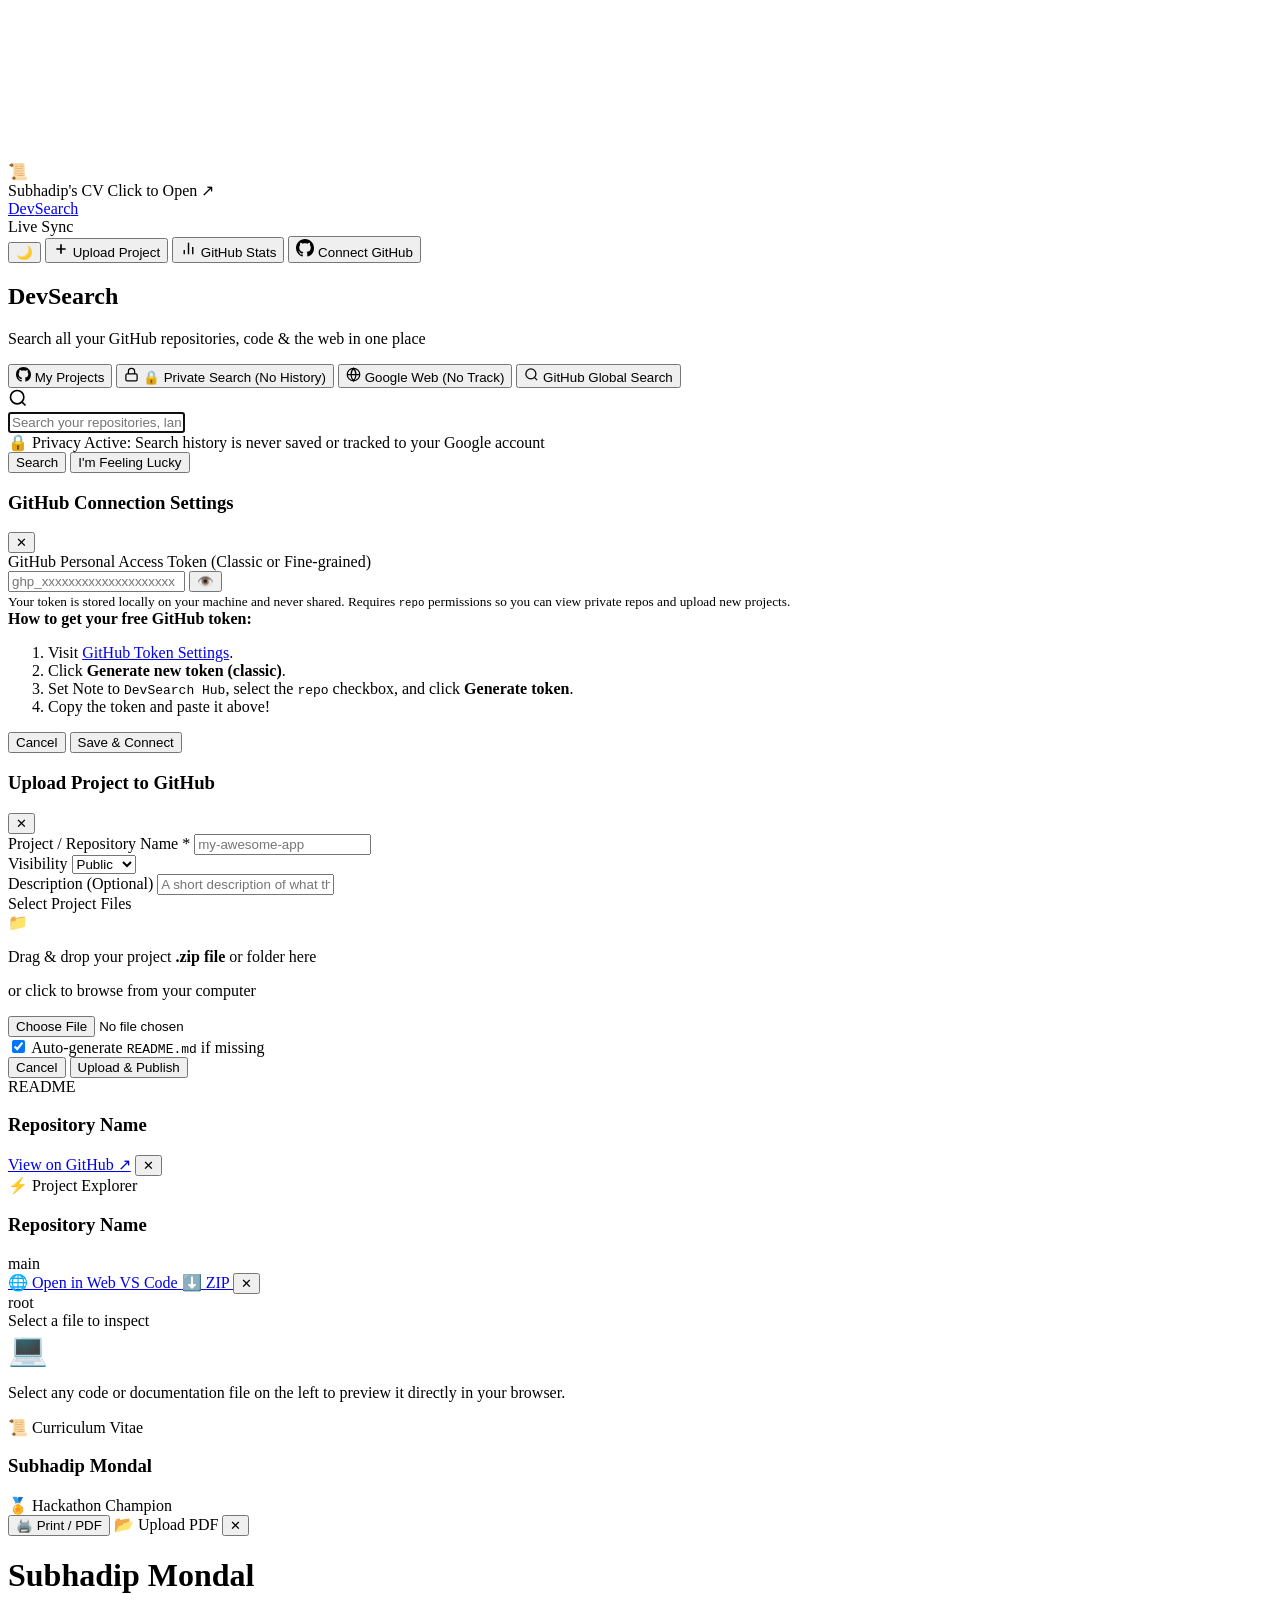
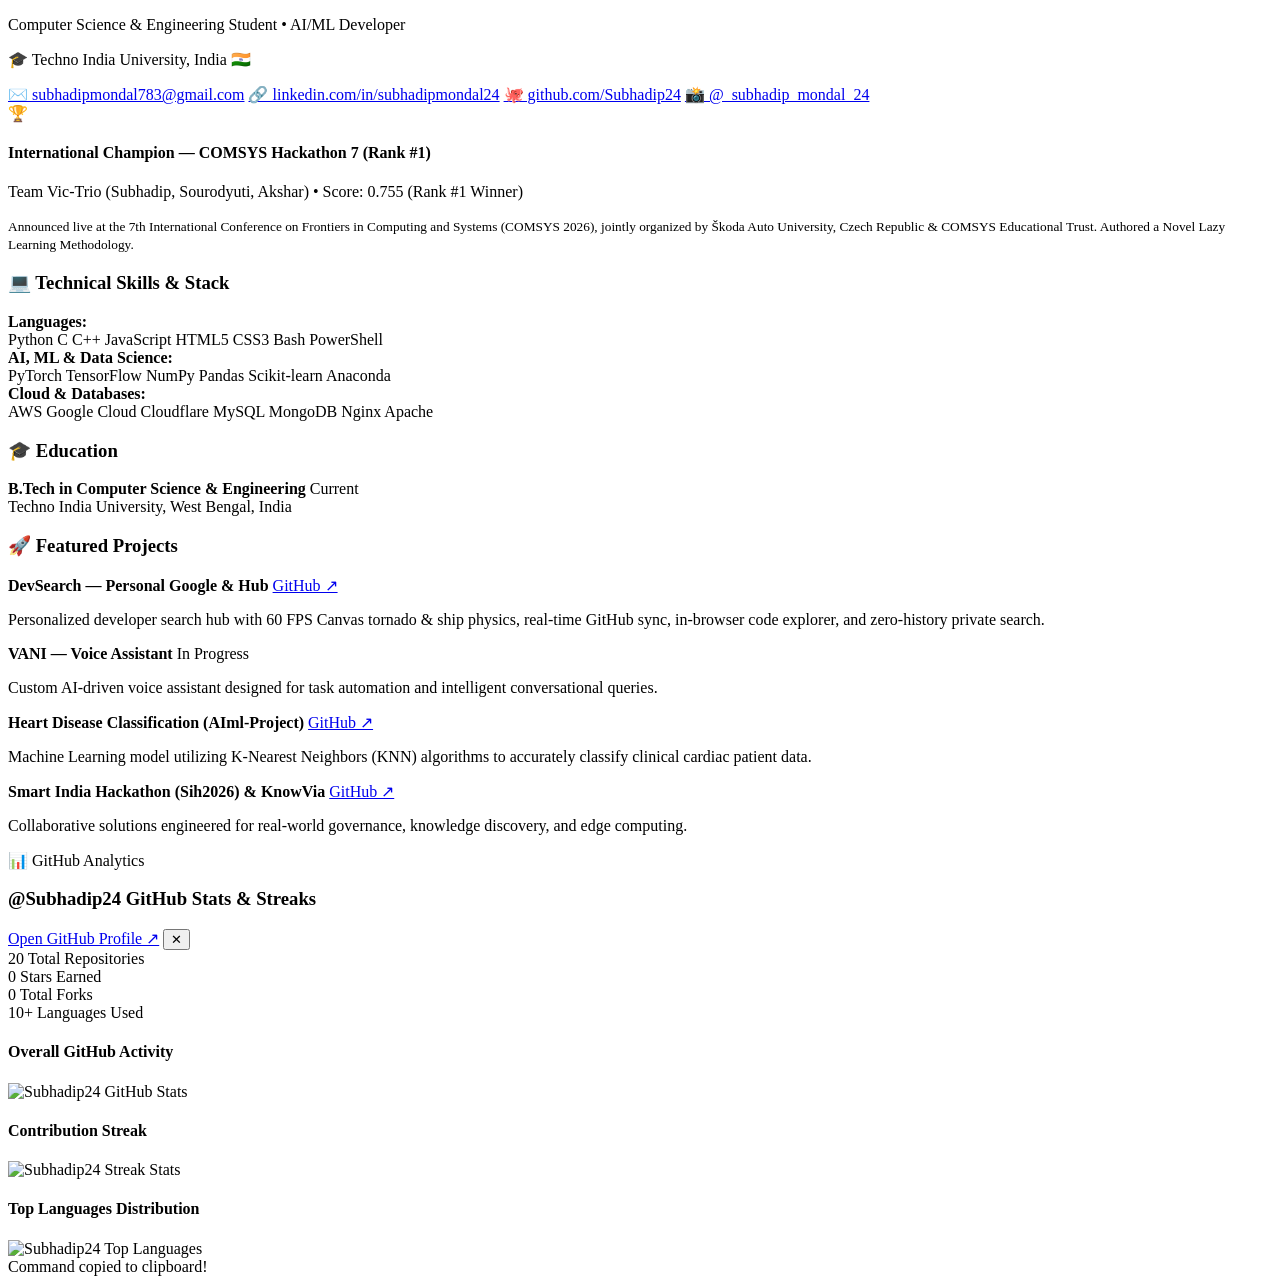
==== commit 025775f5: "Add moving CV on ship, live GitHub stats, and zero-history private search" ====
--- a/templates/index.html
+++ b/templates/index.html
@@ -13,6 +13,18 @@
     <!-- Animated Storm & Ship Canvas Background -->
     <canvas id="stormCanvas" class="storm-background-canvas"></canvas>
 
+    <!-- Floating Interactive CV Badge Attached to the Moving Ship -->
+    <div id="shipCvBadge" class="ship-cv-badge" onclick="openCvModal()" title="Click to view Subhadip's CV & Resume">
+        <div class="ship-cv-inner">
+            <span class="ship-cv-icon">📜</span>
+            <div class="ship-cv-text">
+                <span class="ship-cv-name">Subhadip's CV</span>
+                <span class="ship-cv-sub">Click to Open ↗</span>
+            </div>
+            <span class="ship-cv-pulse"></span>
+        </div>
+    </div>
+
     <!-- Header Navigation -->
     <header class="app-header">
         <div class="header-left">
@@ -38,6 +50,12 @@
             <button id="openUploadBtn" class="btn btn-primary" title="Upload new project to GitHub">
                 <svg width="16" height="16" viewBox="0 0 24 24" fill="none" stroke="currentColor" stroke-width="2.5"><path d="M12 5v14M5 12h14"/></svg>
                 <span>Upload Project</span>
+            </button>
+
+            <!-- GitHub Stats Button -->
+            <button id="openStatsBtn" class="btn btn-outline" title="View GitHub Stats & Analytics">
+                <svg width="17" height="17" viewBox="0 0 24 24" fill="none" stroke="currentColor" stroke-width="2"><path d="M18 20V10M12 20V4M6 20v-6"/></svg>
+                <span>GitHub Stats</span>
             </button>
 
             <!-- GitHub Account / Settings -->
@@ -64,11 +82,15 @@
             <div class="search-modes" id="searchModes">
                 <button class="mode-tab active" data-mode="github">
                     <svg width="15" height="15" viewBox="0 0 24 24" fill="currentColor"><path d="M12 0C5.37 0 0 5.37 0 12c0 5.31 3.435 9.795 8.205 11.385.6.105.825-.255.825-.57 0-.285-.015-1.23-.015-2.235-3.015.555-3.795-.735-4.035-1.41-.135-.345-.72-1.41-1.23-1.695-.42-.225-1.02-.78-.015-.795.945-.015 1.62.87 1.845 1.23 1.08 1.815 2.805 1.305 3.495.99.105-.78.42-1.305.765-1.605-2.67-.3-5.46-1.335-5.46-5.925 0-1.305.465-2.385 1.23-3.225-.12-.3-.54-1.53.12-3.18 0 0 1.005-.315 3.3 1.23.96-.27 1.98-.405 3-.405s2.04.135 3 .405c2.295-1.56 3.3-1.23 3.3-1.23.66 1.65.24 2.88.12 3.18.765.84 1.23 1.905 1.23 3.225 0 4.605-2.805 5.625-5.475 5.925.435.375.81 1.095.81 2.22 0 1.605-.015 2.895-.015 3.3 0 .315.225.69.825.57A12.02 12.02 0 0024 12c0-6.63-5.37-12-12-12z"/></svg>
-                    My GitHub Projects
+                    My Projects
                 </button>
-                <button class="mode-tab" data-mode="web">
+                <button class="mode-tab" data-mode="private_web" title="Private search with ZERO search history logged or saved to Google">
+                    <svg width="15" height="15" viewBox="0 0 24 24" fill="none" stroke="currentColor" stroke-width="2"><rect x="3" y="11" width="18" height="11" rx="2" ry="2"/><path d="M7 11V7a5 5 0 0110 0v4"/></svg>
+                    🔒 Private Search (No History)
+                </button>
+                <button class="mode-tab" data-mode="web" title="Google Search with personalization & history disabled">
                     <svg width="15" height="15" viewBox="0 0 24 24" fill="none" stroke="currentColor" stroke-width="2"><circle cx="12" cy="12" r="10"/><path d="M2 12h20M12 2a15.3 15.3 0 014 10 15.3 15.3 0 01-4 10 15.3 15.3 0 01-4-10 15.3 15.3 0 014-10z"/></svg>
-                    Google Web Search
+                    Google Web (No Track)
                 </button>
                 <button class="mode-tab" data-mode="gh_all">
                     <svg width="15" height="15" viewBox="0 0 24 24" fill="none" stroke="currentColor" stroke-width="2"><circle cx="11" cy="11" r="8"/><path d="M21 21l-4.35-4.35"/></svg>
@@ -76,14 +98,27 @@
                 </button>
             </div>
 
-            <!-- Google-Style Search Box -->
+            <!-- Google-Style Search Box (History-Protected) -->
             <div class="search-box-container">
                 <div class="search-box">
                     <div class="search-icon">
                         <svg width="20" height="20" viewBox="0 0 24 24" fill="none" stroke="currentColor" stroke-width="2"><circle cx="11" cy="11" r="8"/><path d="M21 21l-4.35-4.35"/></svg>
                     </div>
-                    <input type="text" id="searchInput" placeholder="Search your repositories, languages, or projects..." autocomplete="off" autofocus>
+                    <input type="text" id="searchInput" 
+                           placeholder="Search your repositories, languages, or projects..." 
+                           autocomplete="off" 
+                           autocomplete="new-password"
+                           autocorrect="off" 
+                           autocapitalize="off" 
+                           spellcheck="false"
+                           data-lpignore="true"
+                           data-form-type="other"
+                           name="devsearch_no_history"
+                           autofocus>
                     <button id="clearSearchBtn" class="clear-btn" style="display: none;" title="Clear search">✕</button>
+                </div>
+                <div class="search-privacy-hint" id="searchPrivacyHint">
+                    <span>🔒 Privacy Active: Search history is never saved or tracked to your Google account</span>
                 </div>
             </div>
 
@@ -345,6 +380,213 @@
         </div>
     </div>
 
+    <!-- Modal: Subhadip's Interactive CV / Resume -->
+    <div id="cvModal" class="modal-overlay">
+        <div class="modal-content modal-xl cv-modal-content">
+            <div class="modal-header">
+                <div class="cv-title-group">
+                    <span class="badge badge-primary">📜 Curriculum Vitae</span>
+                    <h3>Subhadip Mondal</h3>
+                    <span class="badge badge-gold">🏅 Hackathon Champion</span>
+                </div>
+                <div class="modal-header-actions">
+                    <button class="btn btn-sm btn-outline" onclick="window.print()" title="Print or Save CV as PDF">🖨️ Print / PDF</button>
+                    <label class="btn btn-sm btn-secondary" title="Upload custom PDF to view inside DevSearch" style="cursor: pointer; margin: 0;">
+                        📂 Upload PDF
+                        <input type="file" id="cvPdfUpload" accept=".pdf" style="display: none;" onchange="handleCvPdfUpload(this)">
+                    </label>
+                    <button class="modal-close" onclick="closeCvModal()">✕</button>
+                </div>
+            </div>
+            <div class="modal-body cv-modal-body" id="cvModalBody">
+                <!-- Custom PDF Viewer Area if uploaded -->
+                <div id="customPdfContainer" style="display: none; height: 65vh;">
+                    <iframe id="customPdfFrame" style="width: 100%; height: 100%; border: none; border-radius: 8px;"></iframe>
+                    <div style="text-align: right; margin-top: 8px;">
+                        <button class="btn btn-sm btn-outline" onclick="resetToNativeCv()">Show Standard CV View</button>
+                    </div>
+                </div>
+
+                <!-- Native Rich CV Document -->
+                <div id="nativeCvDocument" class="cv-sheet">
+                    <!-- CV Header Profile -->
+                    <div class="cv-header-block">
+                        <div class="cv-header-left">
+                            <h1 class="cv-candidate-name">Subhadip Mondal</h1>
+                            <p class="cv-candidate-role">Computer Science & Engineering Student • AI/ML Developer</p>
+                            <p class="cv-institution">🎓 Techno India University, India 🇮🇳</p>
+                        </div>
+                        <div class="cv-contact-pills">
+                            <a href="mailto:subhadipmondal783@gmail.com" class="cv-contact-chip">✉️ subhadipmondal783@gmail.com</a>
+                            <a href="https://linkedin.com/in/subhadipmondal24" target="_blank" rel="noopener" class="cv-contact-chip">🔗 linkedin.com/in/subhadipmondal24</a>
+                            <a href="https://github.com/Subhadip24" target="_blank" rel="noopener" class="cv-contact-chip">🐙 github.com/Subhadip24</a>
+                            <a href="https://instagram.com/_subhadip_mondal_24" target="_blank" rel="noopener" class="cv-contact-chip">📸 @_subhadip_mondal_24</a>
+                        </div>
+                    </div>
+
+                    <!-- Highlight: Hackathon International Champion -->
+                    <div class="cv-highlight-card">
+                        <div class="cv-highlight-icon">🏆</div>
+                        <div class="cv-highlight-text">
+                            <h4>International Champion — COMSYS Hackathon 7 (Rank #1)</h4>
+                            <p>Team Vic-Trio (Subhadip, Sourodyuti, Akshar) • Score: 0.755 (Rank #1 Winner)</p>
+                            <small>Announced live at the 7th International Conference on Frontiers in Computing and Systems (COMSYS 2026), jointly organized by Škoda Auto University, Czech Republic & COMSYS Educational Trust. Authored a Novel Lazy Learning Methodology.</small>
+                        </div>
+                    </div>
+
+                    <!-- Two-column CV layout -->
+                    <div class="cv-grid">
+                        <div class="cv-col">
+                            <!-- Technical Skills -->
+                            <div class="cv-section">
+                                <h3 class="cv-section-title">💻 Technical Skills & Stack</h3>
+                                <div class="cv-subgroup">
+                                    <strong class="cv-sub-title">Languages:</strong>
+                                    <div class="cv-badges-wrap">
+                                        <span class="skill-pill">Python</span>
+                                        <span class="skill-pill">C</span>
+                                        <span class="skill-pill">C++</span>
+                                        <span class="skill-pill">JavaScript</span>
+                                        <span class="skill-pill">HTML5</span>
+                                        <span class="skill-pill">CSS3</span>
+                                        <span class="skill-pill">Bash</span>
+                                        <span class="skill-pill">PowerShell</span>
+                                    </div>
+                                </div>
+                                <div class="cv-subgroup">
+                                    <strong class="cv-sub-title">AI, ML & Data Science:</strong>
+                                    <div class="cv-badges-wrap">
+                                        <span class="skill-pill">PyTorch</span>
+                                        <span class="skill-pill">TensorFlow</span>
+                                        <span class="skill-pill">NumPy</span>
+                                        <span class="skill-pill">Pandas</span>
+                                        <span class="skill-pill">Scikit-learn</span>
+                                        <span class="skill-pill">Anaconda</span>
+                                    </div>
+                                </div>
+                                <div class="cv-subgroup">
+                                    <strong class="cv-sub-title">Cloud & Databases:</strong>
+                                    <div class="cv-badges-wrap">
+                                        <span class="skill-pill">AWS</span>
+                                        <span class="skill-pill">Google Cloud</span>
+                                        <span class="skill-pill">Cloudflare</span>
+                                        <span class="skill-pill">MySQL</span>
+                                        <span class="skill-pill">MongoDB</span>
+                                        <span class="skill-pill">Nginx</span>
+                                        <span class="skill-pill">Apache</span>
+                                    </div>
+                                </div>
+                            </div>
+
+                            <!-- Education -->
+                            <div class="cv-section">
+                                <h3 class="cv-section-title">🎓 Education</h3>
+                                <div class="cv-item">
+                                    <div class="cv-item-header">
+                                        <strong>B.Tech in Computer Science & Engineering</strong>
+                                        <span class="cv-date">Current</span>
+                                    </div>
+                                    <div class="cv-item-sub">Techno India University, West Bengal, India</div>
+                                </div>
+                            </div>
+                        </div>
+
+                        <div class="cv-col">
+                            <!-- Key Projects -->
+                            <div class="cv-section">
+                                <h3 class="cv-section-title">🚀 Featured Projects</h3>
+                                <div class="cv-item">
+                                    <div class="cv-item-header">
+                                        <strong>DevSearch — Personal Google & Hub</strong>
+                                        <a href="https://github.com/Subhadip24/DevSearch" target="_blank" class="cv-link">GitHub ↗</a>
+                                    </div>
+                                    <p class="cv-desc">Personalized developer search hub with 60 FPS Canvas tornado & ship physics, real-time GitHub sync, in-browser code explorer, and zero-history private search.</p>
+                                </div>
+                                <div class="cv-item">
+                                    <div class="cv-item-header">
+                                        <strong>VANI — Voice Assistant</strong>
+                                        <span class="cv-date">In Progress</span>
+                                    </div>
+                                    <p class="cv-desc">Custom AI-driven voice assistant designed for task automation and intelligent conversational queries.</p>
+                                </div>
+                                <div class="cv-item">
+                                    <div class="cv-item-header">
+                                        <strong>Heart Disease Classification (AIml-Project)</strong>
+                                        <a href="https://github.com/Subhadip24/AIml-Project" target="_blank" class="cv-link">GitHub ↗</a>
+                                    </div>
+                                    <p class="cv-desc">Machine Learning model utilizing K-Nearest Neighbors (KNN) algorithms to accurately classify clinical cardiac patient data.</p>
+                                </div>
+                                <div class="cv-item">
+                                    <div class="cv-item-header">
+                                        <strong>Smart India Hackathon (Sih2026) & KnowVia</strong>
+                                        <a href="https://github.com/Subhadip24/Sih2026" target="_blank" class="cv-link">GitHub ↗</a>
+                                    </div>
+                                    <p class="cv-desc">Collaborative solutions engineered for real-world governance, knowledge discovery, and edge computing.</p>
+                                </div>
+                            </div>
+                        </div>
+                    </div>
+                </div>
+            </div>
+        </div>
+    </div>
+
+    <!-- Modal: GitHub Stats, Analytics & Streaks -->
+    <div id="statsModal" class="modal-overlay">
+        <div class="modal-content modal-xl">
+            <div class="modal-header">
+                <div class="stats-modal-title">
+                    <span class="badge badge-primary">📊 GitHub Analytics</span>
+                    <h3>@Subhadip24 GitHub Stats & Streaks</h3>
+                </div>
+                <div class="modal-header-actions">
+                    <a href="https://github.com/Subhadip24" target="_blank" rel="noopener" class="btn btn-sm btn-primary">Open GitHub Profile ↗</a>
+                    <button class="modal-close" onclick="closeStatsModal()">✕</button>
+                </div>
+            </div>
+            <div class="modal-body stats-modal-body">
+                <!-- Summary Metrics Ribbon -->
+                <div class="stats-metrics-grid">
+                    <div class="stat-metric-card">
+                        <span class="stat-metric-val" id="statsModalRepos">20</span>
+                        <span class="stat-metric-lbl">Total Repositories</span>
+                    </div>
+                    <div class="stat-metric-card">
+                        <span class="stat-metric-val" id="statsModalStars">0</span>
+                        <span class="stat-metric-lbl">Stars Earned</span>
+                    </div>
+                    <div class="stat-metric-card">
+                        <span class="stat-metric-val" id="statsModalForks">0</span>
+                        <span class="stat-metric-lbl">Total Forks</span>
+                    </div>
+                    <div class="stat-metric-card">
+                        <span class="stat-metric-val" id="statsModalLangs">10+</span>
+                        <span class="stat-metric-lbl">Languages Used</span>
+                    </div>
+                </div>
+
+                <!-- GitHub Readme Stats Live Cards (Theme-aware) -->
+                <div class="stats-cards-row">
+                    <div class="stats-card-container">
+                        <h4 class="stats-card-title">Overall GitHub Activity</h4>
+                        <img id="githubStatsImg" class="github-stats-img" src="https://github-readme-stats.vercel.app/api?username=Subhadip24&show_icons=true&theme=radical&hide_border=false" alt="Subhadip24 GitHub Stats" loading="lazy">
+                    </div>
+                    <div class="stats-card-container">
+                        <h4 class="stats-card-title">Contribution Streak</h4>
+                        <img id="githubStreakImg" class="github-stats-img" src="https://nirzak-streak-stats.vercel.app/?user=Subhadip24&theme=radical&hide_border=false" alt="Subhadip24 Streak Stats" loading="lazy">
+                    </div>
+                </div>
+
+                <div class="stats-cards-row" style="margin-top: 18px;">
+                    <div class="stats-card-container" style="flex: 1;">
+                        <h4 class="stats-card-title">Top Languages Distribution</h4>
+                        <img id="githubLangsImg" class="github-stats-img" src="https://github-readme-stats.vercel.app/api/top-langs/?username=Subhadip24&layout=compact&theme=radical&hide_border=false" alt="Subhadip24 Top Languages" loading="lazy">
+                    </div>
+                </div>
+            </div>
+        </div>
+    </div>
+
     <!-- Toast Notification for Copied Clone URL -->
     <div id="toast" class="toast">Command copied to clipboard!</div>
 
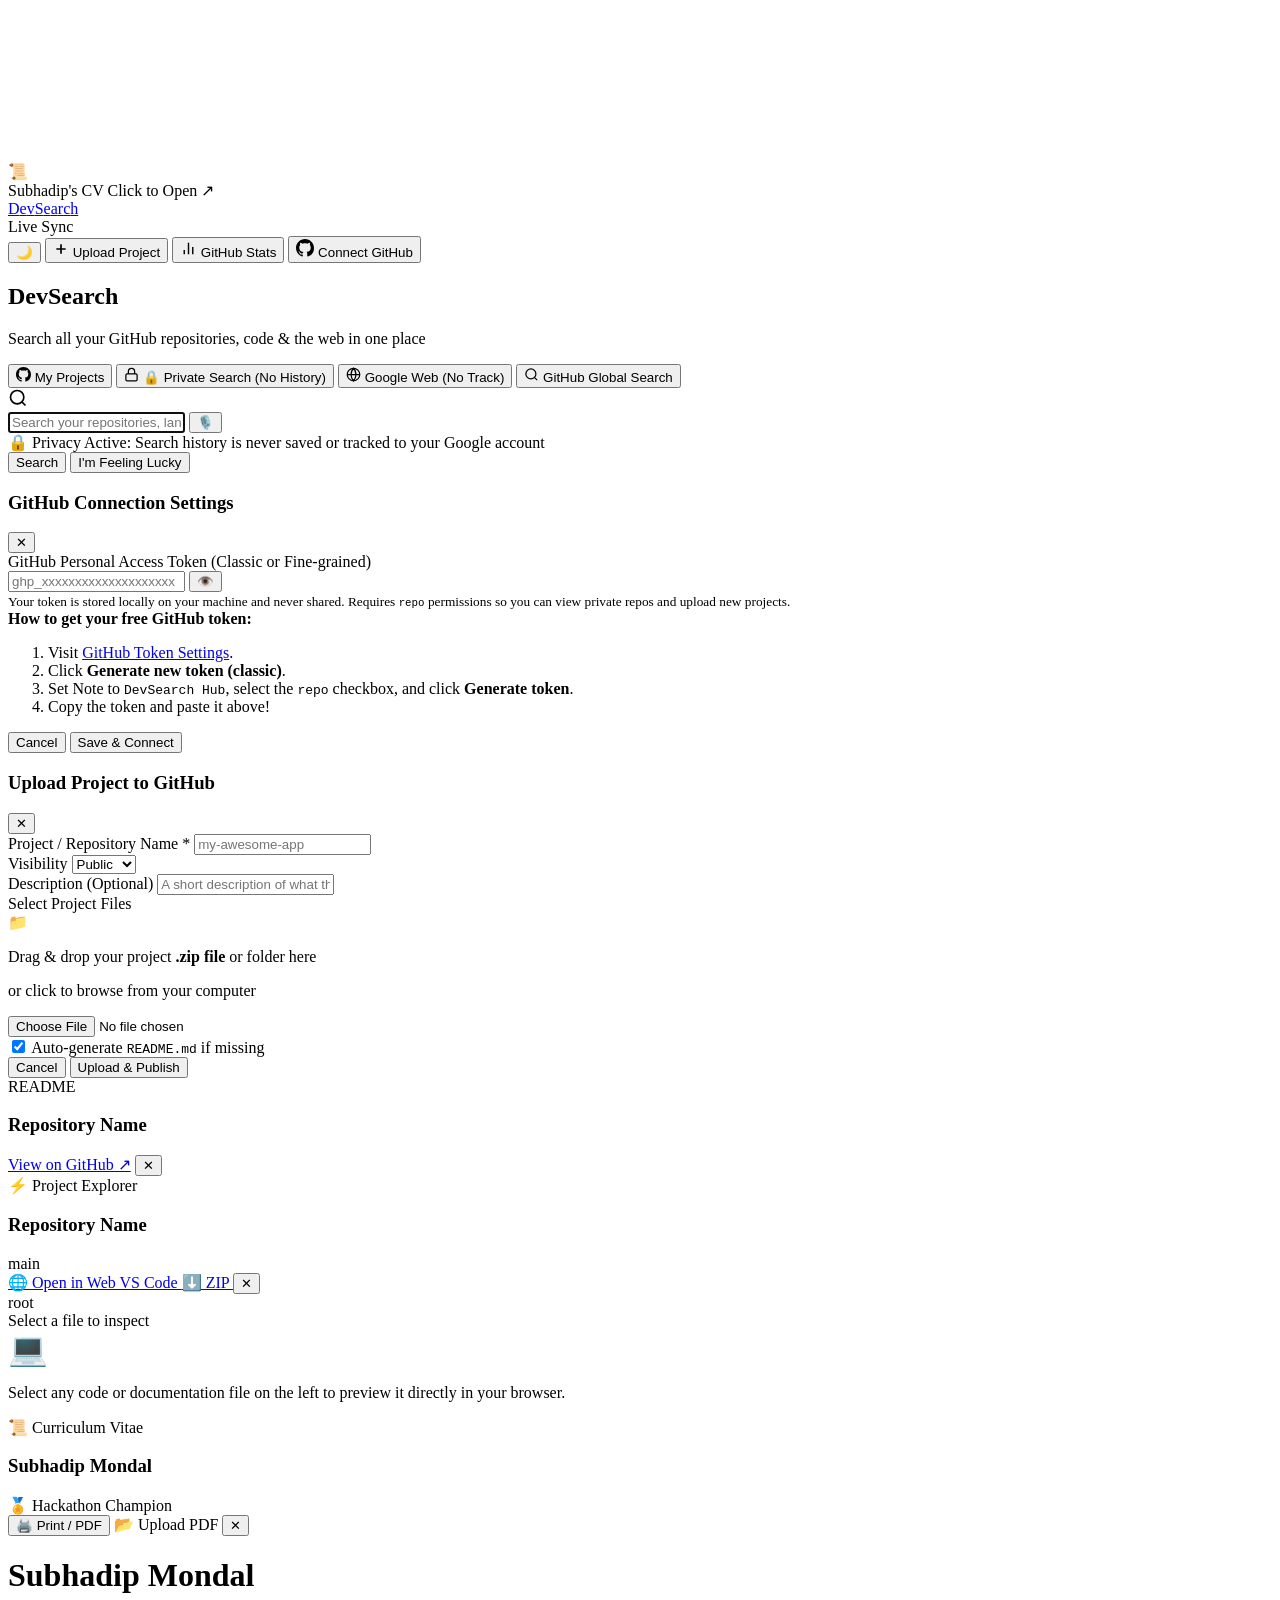
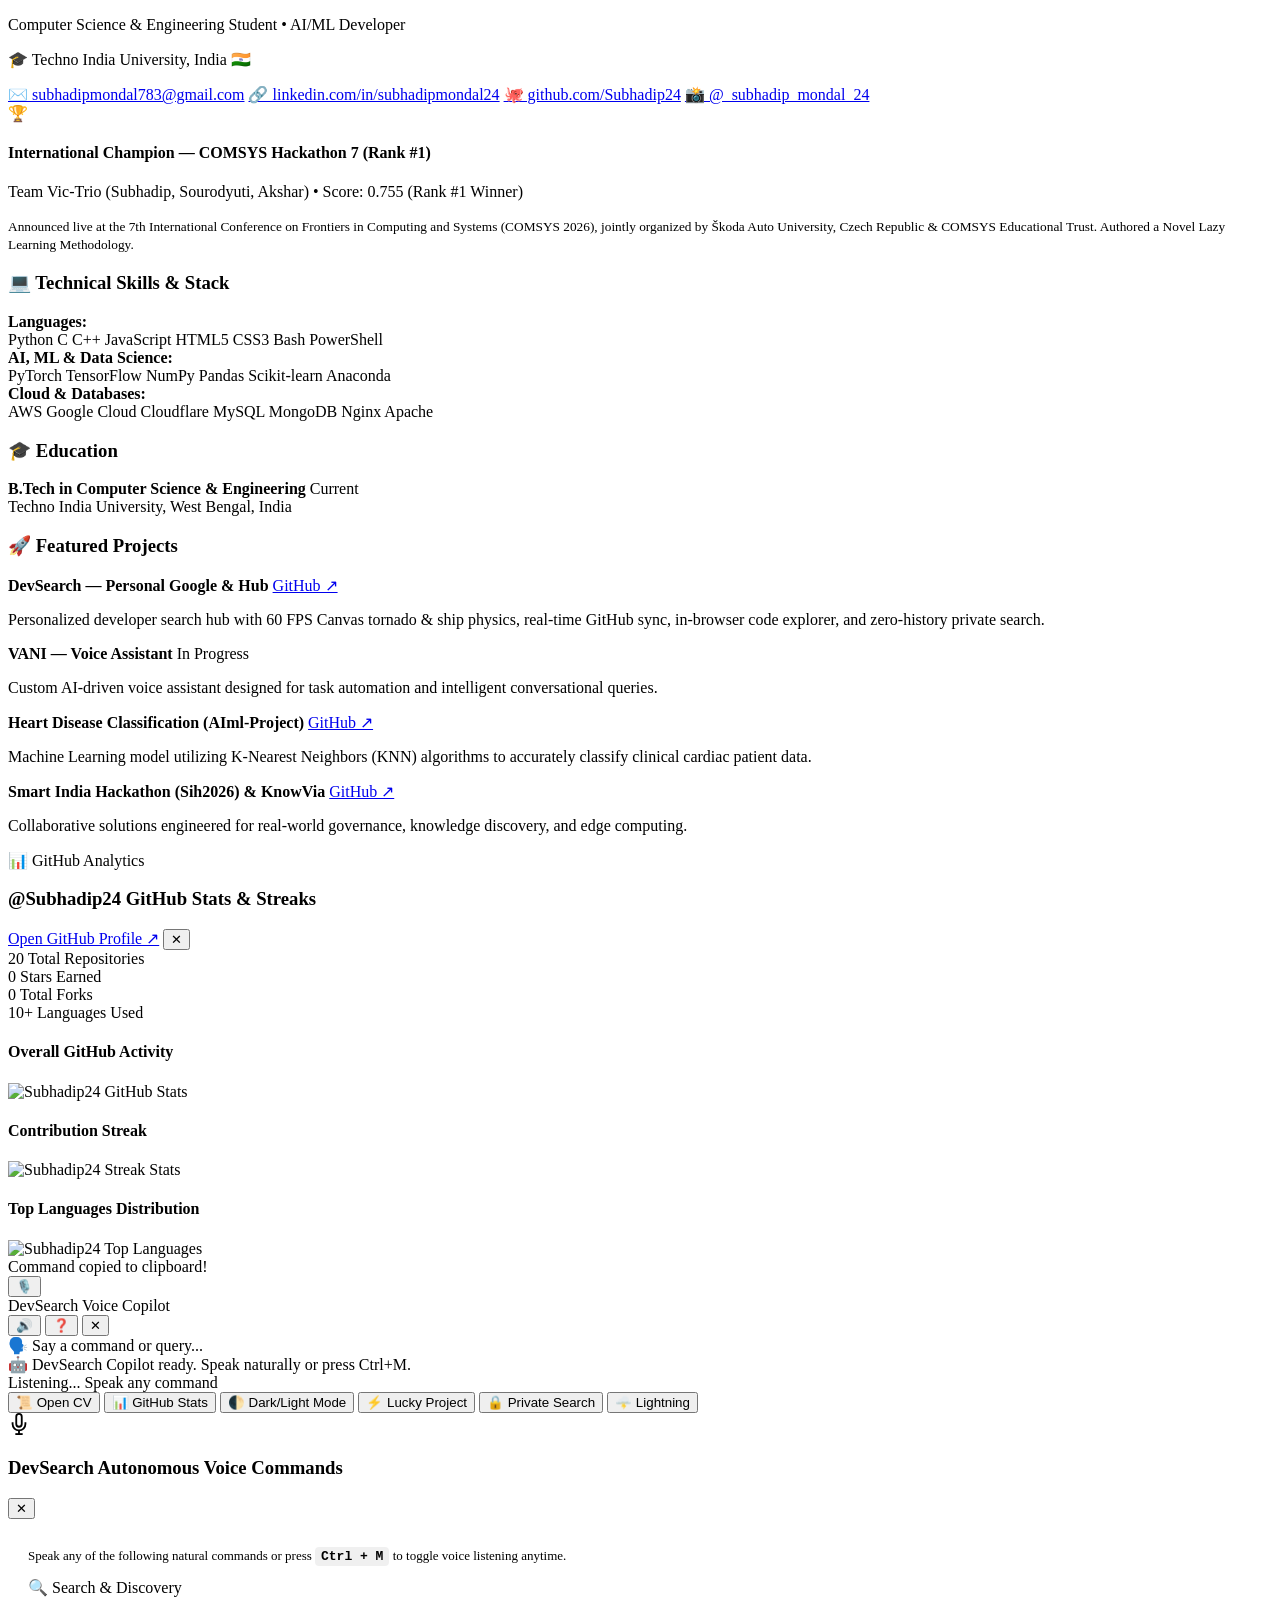
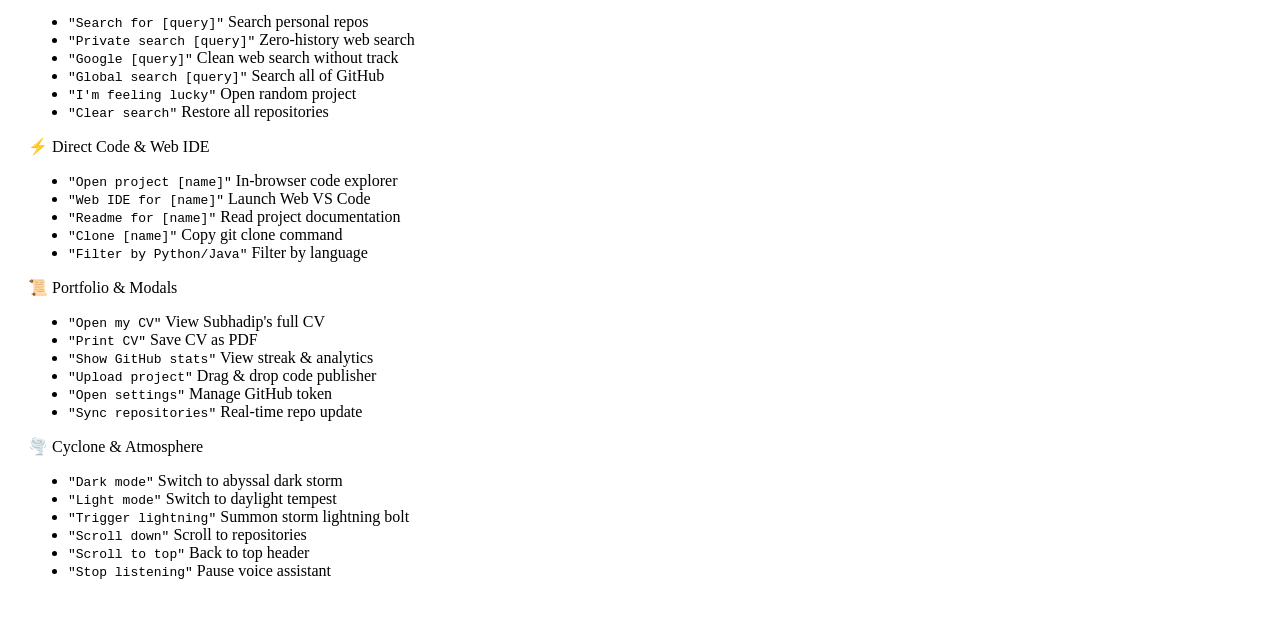
==== commit bff6aad1: "Add autonomous AI Voice Agent controller and heavy rainfall with rotating cyclone background" ====
--- a/templates/index.html
+++ b/templates/index.html
@@ -115,6 +115,7 @@
                            data-form-type="other"
                            name="devsearch_no_history"
                            autofocus>
+                    <button id="voiceSearchMicBtn" class="voice-search-mic-btn" type="button" title="Speak to DevSearch AI Voice Agent (Ctrl+M)">🎙️</button>
                     <button id="clearSearchBtn" class="clear-btn" style="display: none;" title="Clear search">✕</button>
                 </div>
                 <div class="search-privacy-hint" id="searchPrivacyHint">
@@ -590,8 +591,120 @@
     <!-- Toast Notification for Copied Clone URL -->
     <div id="toast" class="toast">Command copied to clipboard!</div>
 
+    <!-- AI Voice Agent Floating Dock & Live HUD -->
+    <button id="voiceAgentDockBtn" class="voice-agent-dock-btn" type="button" title="DevSearch Autonomous Voice Copilot (Ctrl+M)">
+        <span>🎙️</span>
+    </button>
+
+    <div id="voiceAgentHud" class="voice-agent-hud">
+        <div class="voice-hud-header">
+            <div class="voice-hud-title">
+                <span class="voice-hud-dot"></span>
+                <span>DevSearch Voice Copilot</span>
+            </div>
+            <div class="voice-hud-actions">
+                <button id="voiceMuteBtn" class="voice-hud-btn" title="Toggle Voice Audio Feedback">🔊</button>
+                <button id="voiceHelpBtn" class="voice-hud-btn" title="View Spoken Commands">❓</button>
+                <button id="voiceHudCloseBtn" class="voice-hud-btn" title="Close HUD">✕</button>
+            </div>
+        </div>
+
+        <!-- Audio Visualizer Waveform -->
+        <div class="voice-visualizer" id="voiceVisualizer">
+            <span class="voice-bar"></span>
+            <span class="voice-bar"></span>
+            <span class="voice-bar"></span>
+            <span class="voice-bar"></span>
+            <span class="voice-bar"></span>
+        </div>
+
+        <!-- Live Dialog & Transcripts -->
+        <div class="voice-dialog-body">
+            <div class="voice-user-transcript" id="voiceTranscriptText">🗣️ Say a command or query...</div>
+            <div class="voice-agent-reply" id="voiceReplyText">🤖 DevSearch Copilot ready. Speak naturally or press Ctrl+M.</div>
+            <div class="voice-status-bar" id="voiceStatusText">Listening... Speak any command</div>
+        </div>
+
+        <!-- Voice Quick Action Pills -->
+        <div class="voice-quick-pills">
+            <button class="voice-pill" onclick="DevSearchVoice.speak('Opening Subhadip\'s CV'); openCvModal();">📜 Open CV</button>
+            <button class="voice-pill" onclick="DevSearchVoice.speak('Opening live GitHub stats'); openStatsModal();">📊 GitHub Stats</button>
+            <button class="voice-pill" onclick="toggleTheme();">🌓 Dark/Light Mode</button>
+            <button class="voice-pill" onclick="handleLuckySearch();">⚡ Lucky Project</button>
+            <button class="voice-pill" onclick="selectSearchMode('private_web');">🔒 Private Search</button>
+            <button class="voice-pill" onclick="if (window.triggerStormLightning) { window.triggerStormLightning(); DevSearchVoice.speak('Summoning lightning strike!'); }">🌩️ Lightning</button>
+        </div>
+    </div>
+
+    <!-- Voice Commands Cheatsheet Modal -->
+    <div id="voiceCommandsModal" class="modal-overlay">
+        <div class="modal-content" style="max-width: 680px;">
+            <div class="modal-header">
+                <div class="modal-title-row">
+                    <svg width="22" height="22" viewBox="0 0 24 24" fill="none" stroke="currentColor" stroke-width="2"><path d="M12 1a3 3 0 0 0-3 3v8a3 3 0 0 0 6 0V4a3 3 0 0 0-3-3z"/><path d="M19 10v2a7 7 0 0 1-14 0v-2"/><line x1="12" y1="19" x2="12" y2="23"/><line x1="8" y1="23" x2="16" y2="23"/></svg>
+                    <h3>DevSearch Autonomous Voice Commands</h3>
+                </div>
+                <button class="modal-close" onclick="DevSearchVoice.closeHelp()">✕</button>
+            </div>
+            <div class="modal-body" style="padding: 16px 20px;">
+                <p style="font-size: 13px; color: var(--text-secondary); margin-bottom: 14px;">
+                    Speak any of the following natural commands or press <kbd style="background: rgba(0,0,0,0.06); padding: 2px 6px; border-radius: 4px; font-weight: bold;">Ctrl + M</kbd> to toggle voice listening anytime.
+                </p>
+                <div class="commands-grid">
+                    <div class="command-category-card">
+                        <div class="command-category-title">🔍 Search & Discovery</div>
+                        <ul class="command-list">
+                            <li class="command-item"><kbd>"Search for [query]"</kbd> <span>Search personal repos</span></li>
+                            <li class="command-item"><kbd>"Private search [query]"</kbd> <span>Zero-history web search</span></li>
+                            <li class="command-item"><kbd>"Google [query]"</kbd> <span>Clean web search without track</span></li>
+                            <li class="command-item"><kbd>"Global search [query]"</kbd> <span>Search all of GitHub</span></li>
+                            <li class="command-item"><kbd>"I'm feeling lucky"</kbd> <span>Open random project</span></li>
+                            <li class="command-item"><kbd>"Clear search"</kbd> <span>Restore all repositories</span></li>
+                        </ul>
+                    </div>
+
+                    <div class="command-category-card">
+                        <div class="command-category-title">⚡ Direct Code & Web IDE</div>
+                        <ul class="command-list">
+                            <li class="command-item"><kbd>"Open project [name]"</kbd> <span>In-browser code explorer</span></li>
+                            <li class="command-item"><kbd>"Web IDE for [name]"</kbd> <span>Launch Web VS Code</span></li>
+                            <li class="command-item"><kbd>"Readme for [name]"</kbd> <span>Read project documentation</span></li>
+                            <li class="command-item"><kbd>"Clone [name]"</kbd> <span>Copy git clone command</span></li>
+                            <li class="command-item"><kbd>"Filter by Python/Java"</kbd> <span>Filter by language</span></li>
+                        </ul>
+                    </div>
+
+                    <div class="command-category-card">
+                        <div class="command-category-title">📜 Portfolio & Modals</div>
+                        <ul class="command-list">
+                            <li class="command-item"><kbd>"Open my CV"</kbd> <span>View Subhadip's full CV</span></li>
+                            <li class="command-item"><kbd>"Print CV"</kbd> <span>Save CV as PDF</span></li>
+                            <li class="command-item"><kbd>"Show GitHub stats"</kbd> <span>View streak & analytics</span></li>
+                            <li class="command-item"><kbd>"Upload project"</kbd> <span>Drag & drop code publisher</span></li>
+                            <li class="command-item"><kbd>"Open settings"</kbd> <span>Manage GitHub token</span></li>
+                            <li class="command-item"><kbd>"Sync repositories"</kbd> <span>Real-time repo update</span></li>
+                        </ul>
+                    </div>
+
+                    <div class="command-category-card">
+                        <div class="command-category-title">🌪️ Cyclone & Atmosphere</div>
+                        <ul class="command-list">
+                            <li class="command-item"><kbd>"Dark mode"</kbd> <span>Switch to abyssal dark storm</span></li>
+                            <li class="command-item"><kbd>"Light mode"</kbd> <span>Switch to daylight tempest</span></li>
+                            <li class="command-item"><kbd>"Trigger lightning"</kbd> <span>Summon storm lightning bolt</span></li>
+                            <li class="command-item"><kbd>"Scroll down"</kbd> <span>Scroll to repositories</span></li>
+                            <li class="command-item"><kbd>"Scroll to top"</kbd> <span>Back to top header</span></li>
+                            <li class="command-item"><kbd>"Stop listening"</kbd> <span>Pause voice assistant</span></li>
+                        </ul>
+                    </div>
+                </div>
+            </div>
+        </div>
+    </div>
+
     <script src="static/js/tornado-ship.js"></script>
     <script src="static/js/main.js"></script>
+    <script src="static/js/voice-agent.js"></script>
 </body>
 </html>
 
